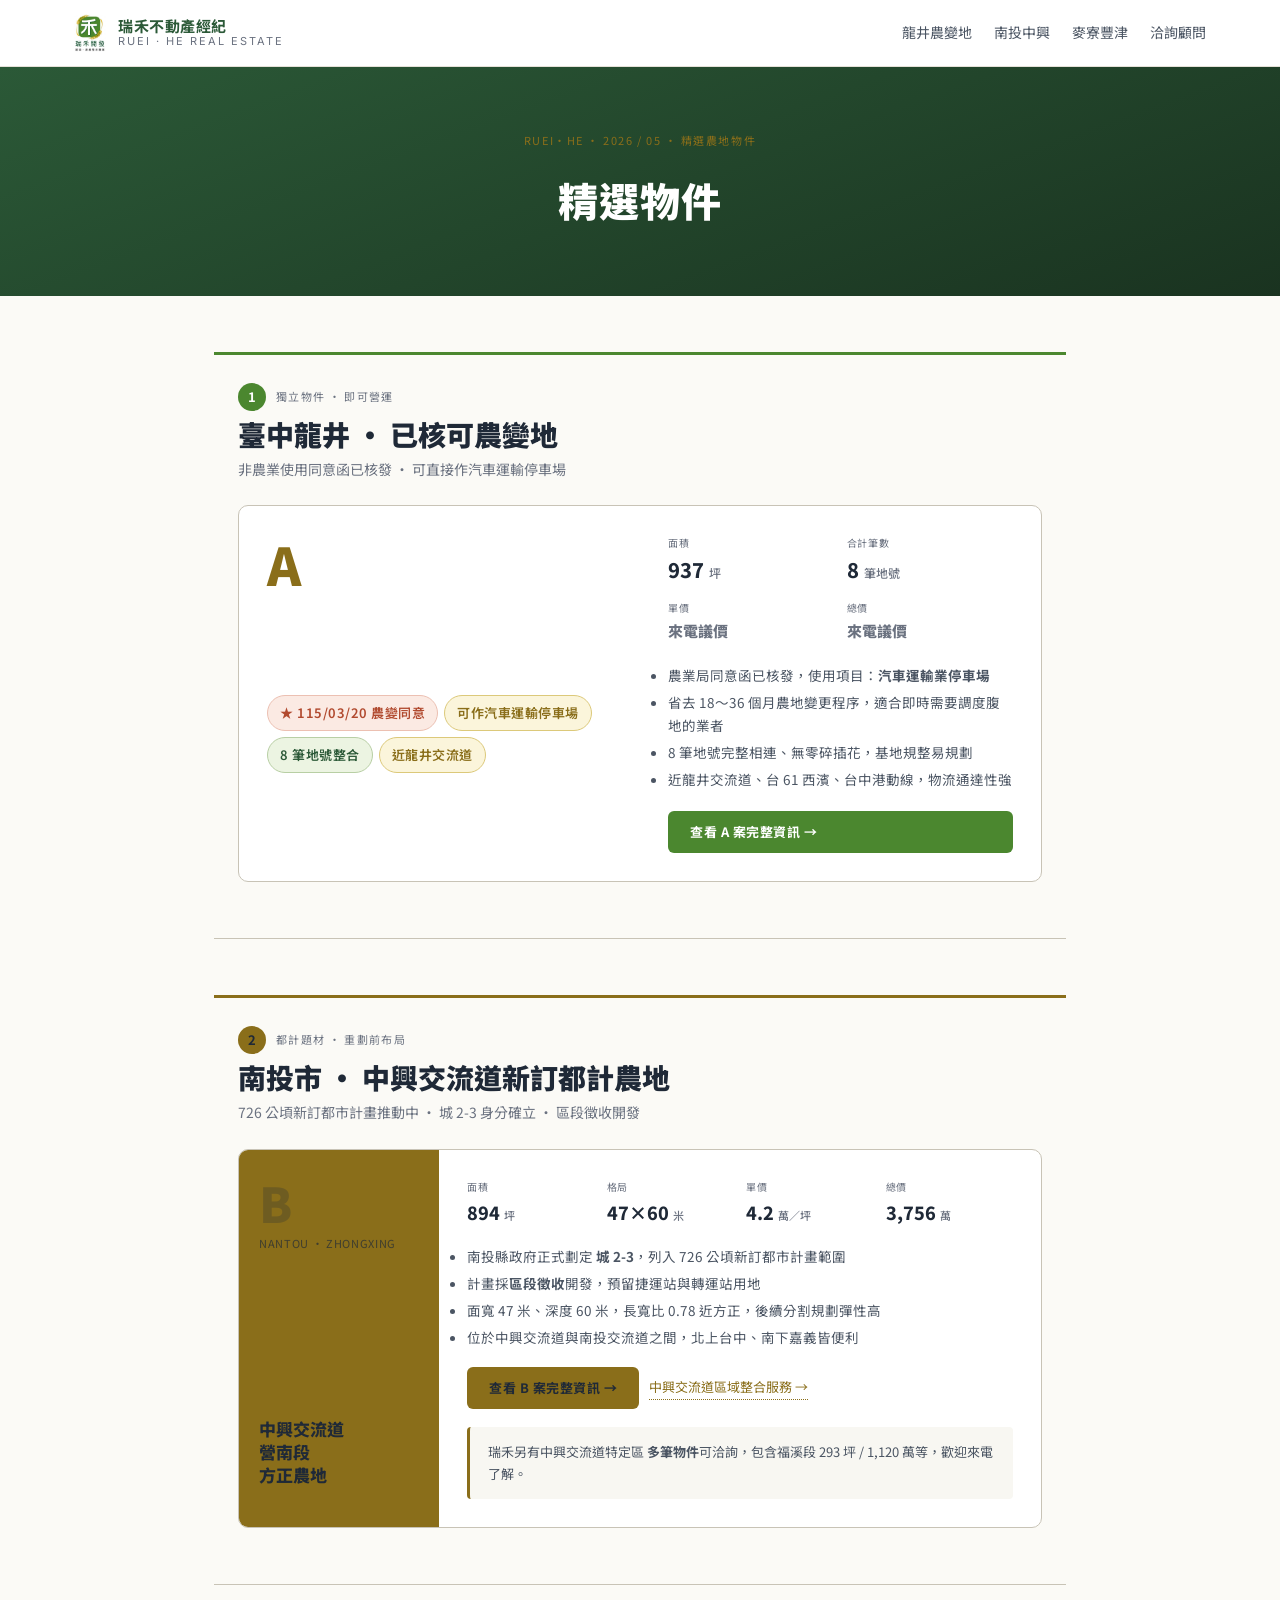
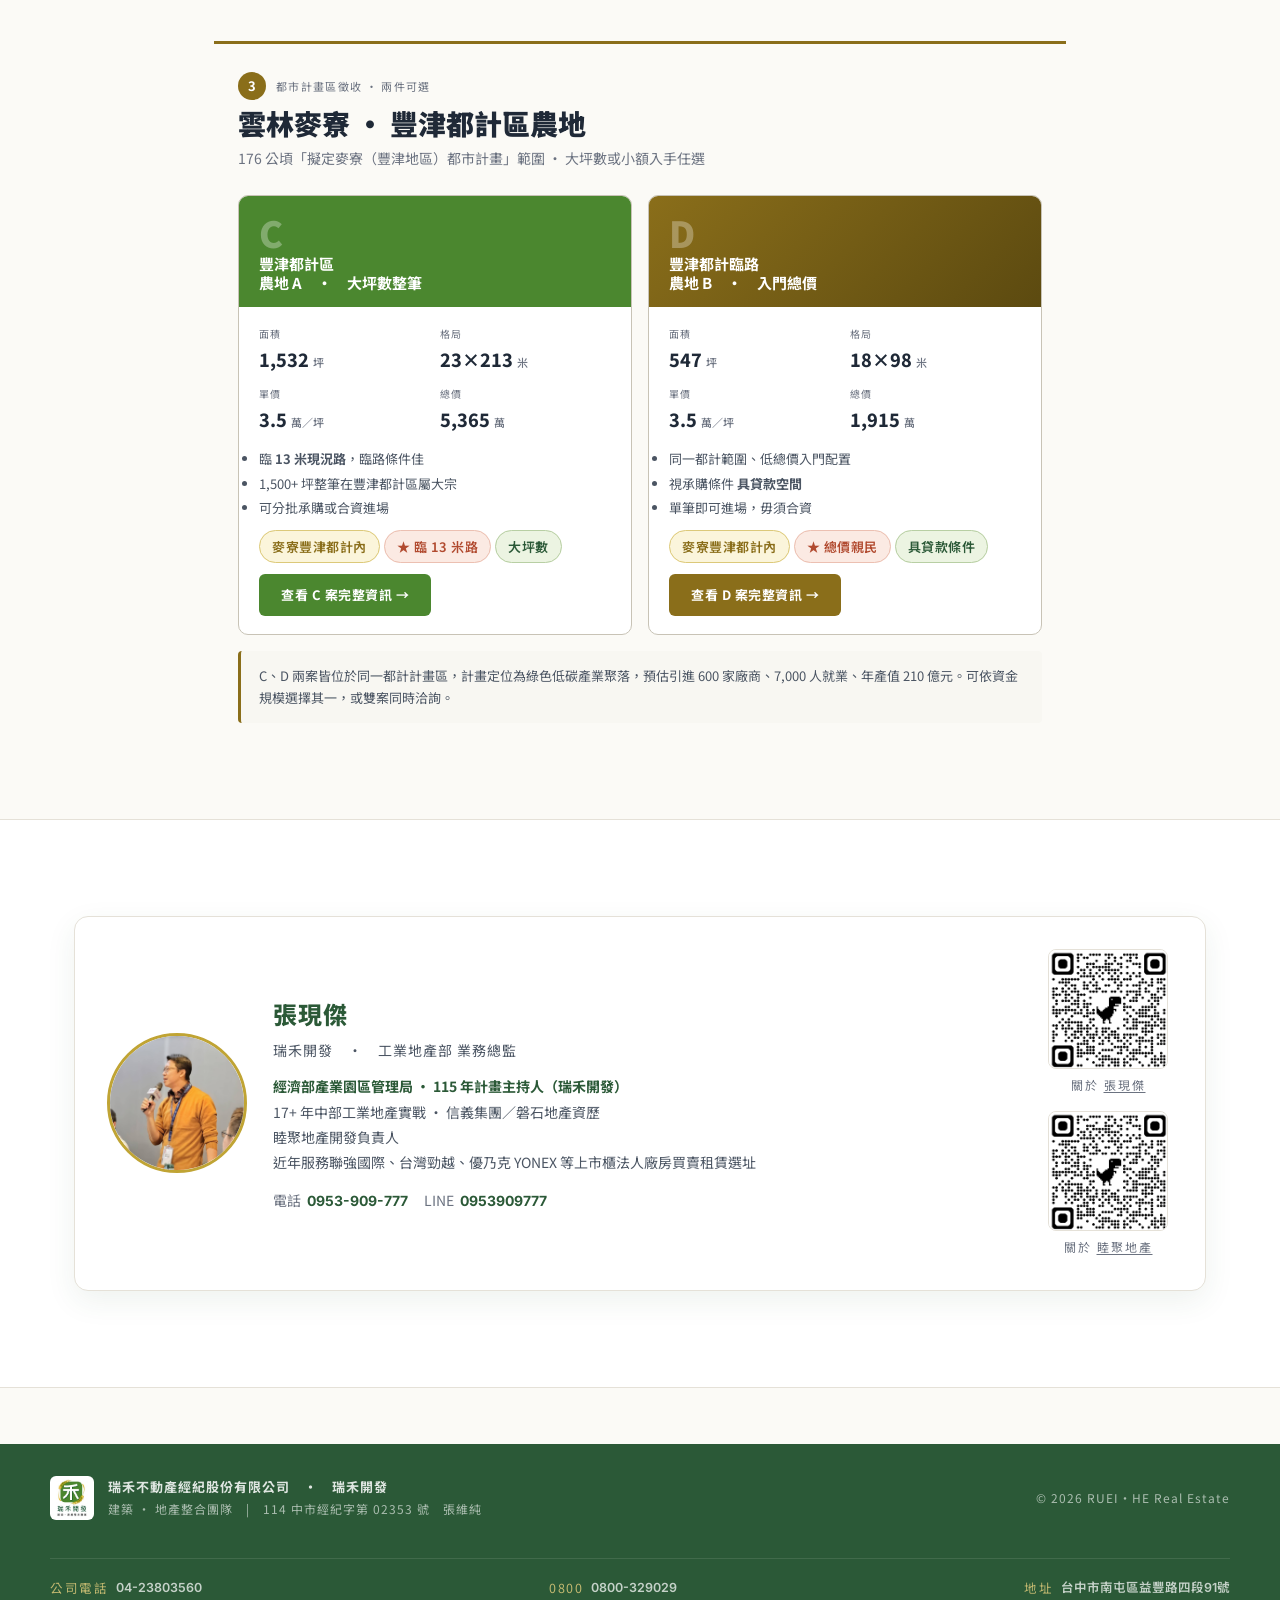
==== index.html @ 3da36e93 "replace D案 slate/gray with brand gold colors Co-Authored-By: Claude Sonnet 4.6 <noreply@anthropic.co" ====
﻿<!doctype html>
<html lang="zh-Hant">
<head>
<meta charset="utf-8">
<meta name="viewport" content="width=device-width, initial-scale=1">
<title>瑞禾不動產 · 2026/05 精選農地物件</title>
<meta name="description" content="瑞禾不動產經紀 2026 年 5 月精選農地：臺中龍井農變同意地、南投中興交流道都計農地、雲林麥寮豐津都計區徵收農地。">
<link rel="preconnect" href="https://fonts.googleapis.com">
<link rel="preconnect" href="https://fonts.gstatic.com" crossorigin>
<link href="https://fonts.googleapis.com/css2?family=Noto+Sans+TC:wght@400;500;600;700;900&family=Inter:wght@500;600;700;900&display=swap" rel="stylesheet">
<link rel="stylesheet" href="assets/style.css">
<style>
/* ── 本頁補充樣式 ── */
.page-hero {
  background: linear-gradient(160deg, #2B5937 0%, #1a3320 100%);
  color: #fff;
  padding: 64px 0 52px;
  text-align: center;
}
.page-hero .tag {
  font-size: 11px;
  letter-spacing: .14em;
  color: var(--ink-gold);
  margin-bottom: 16px;
}
.page-hero h1 {
  font-size: clamp(26px, 4vw, 40px);
  font-weight: 900;
  letter-spacing: .02em;
  margin: 0 0 10px;
}
.page-hero p {
  font-size: 15px;
  color: rgba(255,255,255,.6);
  margin: 0;
}

/* ── 分類區塊 ── */
.cat-block {
  border-top: 3px solid var(--ink-green);
  margin: 56px auto 0;
  max-width: 900px;
  padding: 0 24px 56px;
}
.cat-block.gold  { border-color: var(--ink-gold); }
.cat-block.slate { border-color: var(--ink-gold); }

.cat-label {
  display: inline-flex;
  align-items: center;
  gap: 10px;
  margin-top: 28px;
  margin-bottom: 6px;
}
.cat-no {
  width: 28px; height: 28px;
  border-radius: 50%;
  background: var(--ink-green);
  color: #fff;
  font-size: 13px;
  font-weight: 700;
  display: flex; align-items: center; justify-content: center;
}
.cat-block.gold .cat-no   { background: var(--ink-gold); color: var(--ink-dark); }
.cat-block.slate .cat-no  { background: var(--ink-gold); }

.cat-type {
  font-size: 11px;
  letter-spacing: .12em;
  color: var(--text-light);
  text-transform: uppercase;
}
.cat-title {
  font-size: clamp(20px, 3vw, 28px);
  font-weight: 900;
  color: var(--ink-dark);
  margin: 0 0 6px;
  line-height: 1.25;
}
.cat-subtitle {
  font-size: 14px;
  color: var(--text-light);
  margin: 0 0 24px;
}

/* ── 單案卡片（A案）── */
.solo-card {
  background: #fff;
  border: 1px solid var(--rule);
  border-radius: 10px;
  overflow: hidden;
  display: grid;
  grid-template-columns: 1fr 1fr;
  gap: 0;
}
@media (max-width: 640px) { .solo-card { grid-template-columns: 1fr; } }
.solo-card .sc-left {
  background: var(--ink-dark);
  color: #fff;
  padding: 32px 28px;
}
.solo-card .sc-left .corner {
  font-size: 52px;
  font-weight: 900;
  color: var(--ink-gold);
  line-height: 1;
  margin-bottom: 8px;
}
.solo-card .sc-left .loc  { font-size: 12px; color: rgba(255,255,255,.5); margin-bottom: 8px; letter-spacing:.06em; }
.solo-card .sc-left h2    { font-size: 20px; font-weight: 800; margin: 0 0 16px; line-height: 1.3; }
.solo-card .sc-left .pills { display: flex; flex-wrap: wrap; gap: 6px; }
.solo-card .sc-right {
  padding: 28px;
  display: flex;
  flex-direction: column;
  justify-content: space-between;
}
.solo-card .sc-kpis { display: grid; grid-template-columns: 1fr 1fr; gap: 12px; margin-bottom: 20px; }
.solo-card .kpi .lbl { font-size: 10px; color: var(--text-light); letter-spacing:.08em; text-transform:uppercase; margin-bottom:2px; }
.solo-card .kpi .val { font-size: 20px; font-weight: 800; color: var(--ink-dark); }
.solo-card .kpi .val small { font-size: 12px; font-weight: 500; color: var(--text-light); }
.solo-card .sc-pts { font-size: 13.5px; color: var(--text-soft); line-height: 1.7; margin-bottom: 20px; }
.solo-card .sc-pts li { margin-bottom: 4px; }

/* ── 雙案卡片（C+D）── */
.duo-grid {
  display: grid;
  grid-template-columns: 1fr 1fr;
  gap: 16px;
}
@media (max-width: 600px) { .duo-grid { grid-template-columns: 1fr; } }
.duo-card {
  background: #fff;
  border: 1px solid var(--rule);
  border-radius: 10px;
  overflow: hidden;
}
.duo-card .dc-head {
  background: var(--ink-green);
  color: #fff;
  padding: 18px 20px 14px;
}
.duo-card.alt-card .dc-head { background: linear-gradient(135deg, var(--ink-gold), #5c4a10); }
.duo-card .dc-corner { font-size: 36px; font-weight: 900; color: rgba(255,255,255,.3); line-height:1; margin-bottom: 4px; }
.duo-card .dc-name   { font-size: 15px; font-weight: 700; line-height: 1.3; }
.duo-card .dc-body   { padding: 18px 20px; }
.duo-card .dc-kpis   { display: grid; grid-template-columns: 1fr 1fr; gap: 10px; margin-bottom: 14px; }
.duo-card .kpi .lbl  { font-size: 10px; color: var(--text-light); letter-spacing:.08em; text-transform:uppercase; margin-bottom:2px; }
.duo-card .kpi .val  { font-size: 18px; font-weight: 800; color: var(--ink-dark); }
.duo-card .kpi .val small { font-size: 11px; font-weight: 500; color: var(--text-light); }
.duo-card .dc-pts    { font-size: 13px; color: var(--text-soft); line-height: 1.65; margin-bottom: 14px; }
.duo-card .dc-pts li { margin-bottom: 3px; }

/* ── B案卡片（全寬單案）── */
.b-card {
  background: #fff;
  border: 1px solid var(--rule);
  border-radius: 10px;
  overflow: hidden;
  display: grid;
  grid-template-columns: 200px 1fr;
}
@media (max-width: 640px) { .b-card { grid-template-columns: 1fr; } }
.b-card .bc-left {
  background: var(--ink-gold);
  color: var(--ink-dark);
  padding: 28px 20px;
  display: flex; flex-direction: column; justify-content: space-between;
}
.b-card .bc-left .corner { font-size: 48px; font-weight: 900; line-height: 1; opacity:.25; margin-bottom: 8px; }
.b-card .bc-left h2 { font-size: 17px; font-weight: 800; line-height: 1.35; margin: 0 0 12px; }
.b-card .bc-left .loc { font-size: 11px; letter-spacing:.06em; opacity: .7; }
.b-card .bc-right { padding: 28px; }
.b-card .bc-kpis  { display: grid; grid-template-columns: repeat(4, 1fr); gap: 12px; margin-bottom: 18px; }
@media (max-width: 680px) { .b-card .bc-kpis { grid-template-columns: 1fr 1fr; } }
.b-card .kpi .lbl { font-size: 10px; color: var(--text-light); letter-spacing:.08em; text-transform:uppercase; margin-bottom:2px; }
.b-card .kpi .val { font-size: 18px; font-weight: 800; color: var(--ink-dark); }
.b-card .kpi .val small { font-size: 11px; font-weight: 500; color: var(--text-light); }
.b-card .bc-pts { font-size: 13.5px; color: var(--text-soft); line-height: 1.7; margin-bottom: 18px; }
.b-card .bc-pts li { margin-bottom: 4px; }

/* ── 通用 ── */
.go-link {
  display: inline-block;
  padding: 10px 22px;
  border-radius: 6px;
  background: var(--ink-green);
  color: #fff;
  font-size: 13px;
  font-weight: 700;
  text-decoration: none;
  letter-spacing: .04em;
}
.go-link:hover { opacity: .85; }
.go-link.gold-link { background: var(--ink-gold); color: var(--ink-dark); }
.go-link.slate-link { background: var(--ink-gold); color: #fff; }

.area-note {
  margin-top: 18px;
  padding: 14px 18px;
  background: #f8f7f2;
  border-left: 3px solid var(--ink-gold);
  border-radius: 4px;
  font-size: 13px;
  color: var(--text-soft);
}
.area-note a { color: var(--ink-gold); }

.divider { border: none; border-top: 1px solid var(--rule); margin: 0; }
</style>
</head>
<body>

<!-- Top Bar -->
<header class="topbar">
  <div class="topbar-inner">
    <a href="index.html" class="brand-mark">
      <img src="assets/ruihe-logo.png" alt="瑞禾不動產">
      <div class="b-text">
        <span class="b-zh">瑞禾不動產經紀</span>
        <span class="b-en">RUEI · HE  REAL  ESTATE</span>
      </div>
    </a>
    <nav class="top-nav">
      <a href="#cat-a" class="hide-mobile">龍井農變地</a>
      <a href="#cat-b" class="hide-mobile">南投中興</a>
      <a href="#cat-c" class="hide-mobile">麥寮豐津</a>
      <a href="#agent">洽詢顧問</a>
    </nav>
  </div>
</header>

<!-- Page Hero -->
<section class="page-hero">
  <div class="tag">RUEI·HE  ·  2026 / 05  ·  精選農地物件</div>
  <h1>精選物件</h1>
</section>

<div style="max-width:900px;margin:0 auto;padding:0 24px;">

<!-- ══════════════════════════════
     類型一：A案 獨立物件
     ══════════════════════════════ -->
<div class="cat-block" id="cat-a">
  <div class="cat-label">
    <div class="cat-no">1</div>
    <span class="cat-type">獨立物件 · 即可營運</span>
  </div>
  <div class="cat-title">臺中龍井 · 已核可農變地</div>
  <div class="cat-subtitle">非農業使用同意函已核發 · 可直接作汽車運輸停車場</div>

  <div class="solo-card">
    <div class="sc-left">
      <div class="corner">A</div>
      <div class="loc">TAICHUNG · LONGJING</div>
      <h2>正台灣大道<br>潛力農地</h2>
      <div class="pills">
        <span class="pill hot">★ 115/03/20 農變同意</span>
        <span class="pill gold">可作汽車運輸停車場</span>
        <span class="pill green">8 筆地號整合</span>
        <span class="pill gold">近龍井交流道</span>
      </div>
    </div>
    <div class="sc-right">
      <div>
        <div class="sc-kpis">
          <div class="kpi">
            <div class="lbl">面積</div>
            <div class="val">937 <small>坪</small></div>
          </div>
          <div class="kpi">
            <div class="lbl">合計筆數</div>
            <div class="val">8 <small>筆地號</small></div>
          </div>
          <div class="kpi">
            <div class="lbl">單價</div>
            <div class="val" style="font-size:15px;color:var(--text-light);">來電議價</div>
          </div>
          <div class="kpi">
            <div class="lbl">總價</div>
            <div class="val" style="font-size:15px;color:var(--text-light);">來電議價</div>
          </div>
        </div>
        <ul class="sc-pts">
          <li>農業局同意函已核發，使用項目：<strong>汽車運輸業停車場</strong></li>
          <li>省去 18～36 個月農地變更程序，適合即時需要調度腹地的業者</li>
          <li>8 筆地號完整相連、無零碎插花，基地規整易規劃</li>
          <li>近龍井交流道、台 61 西濱、台中港動線，物流通達性強</li>
        </ul>
      </div>
      <a class="go-link" href="a-longjing.html">查看 A 案完整資訊 →</a>
    </div>
  </div>
</div>

<hr class="divider">

<!-- ══════════════════════════════
     類型二：B案 南投中興交流道
     ══════════════════════════════ -->
<div class="cat-block gold" id="cat-b">
  <div class="cat-label">
    <div class="cat-no">2</div>
    <span class="cat-type">都計題材 · 重劃前布局</span>
  </div>
  <div class="cat-title">南投市 · 中興交流道新訂都計農地</div>
  <div class="cat-subtitle">726 公頃新訂都市計畫推動中 · 城 2-3 身分確立 · 區段徵收開發</div>

  <div class="b-card">
    <div class="bc-left">
      <div>
        <div class="corner">B</div>
        <div class="loc">NANTOU · ZHONGXING</div>
      </div>
      <h2>中興交流道<br>營南段<br>方正農地</h2>
    </div>
    <div class="bc-right">
      <div class="bc-kpis">
        <div class="kpi">
          <div class="lbl">面積</div>
          <div class="val">894 <small>坪</small></div>
        </div>
        <div class="kpi">
          <div class="lbl">格局</div>
          <div class="val">47×60 <small>米</small></div>
        </div>
        <div class="kpi">
          <div class="lbl">單價</div>
          <div class="val">4.2 <small>萬／坪</small></div>
        </div>
        <div class="kpi">
          <div class="lbl">總價</div>
          <div class="val">3,756 <small>萬</small></div>
        </div>
      </div>
      <ul class="bc-pts">
        <li>南投縣政府正式劃定 <strong>城 2-3</strong>，列入 726 公頃新訂都市計畫範圍</li>
        <li>計畫採<strong>區段徵收</strong>開發，預留捷運站與轉運站用地</li>
        <li>面寬 47 米、深度 60 米，長寬比 0.78 近方正，後續分割規劃彈性高</li>
        <li>位於中興交流道與南投交流道之間，北上台中、南下嘉義皆便利</li>
      </ul>
      <div style="display:flex;gap:10px;flex-wrap:wrap;align-items:center;">
        <a class="go-link gold-link" href="b-yingnan.html">查看 B 案完整資訊 →</a>
        <a href="zhongxing-area.html" style="font-size:13px;color:var(--ink-gold);border-bottom:1px dotted var(--ink-gold);">中興交流道區域整合服務 →</a>
      </div>
      <div class="area-note">
        瑞禾另有中興交流道特定區 <strong>多筆物件</strong>可洽詢，包含福溪段 293 坪 / 1,120 萬等，歡迎來電了解。
      </div>
    </div>
  </div>
</div>

<hr class="divider">

<!-- ══════════════════════════════
     類型三：C+D案 雲林麥寮豐津
     ══════════════════════════════ -->
<div class="cat-block slate" id="cat-c">
  <div class="cat-label">
    <div class="cat-no">3</div>
    <span class="cat-type">都市計畫區徵收 · 兩件可選</span>
  </div>
  <div class="cat-title">雲林麥寮 · 豐津都計區農地</div>
  <div class="cat-subtitle">176 公頃「擬定麥寮（豐津地區）都市計畫」範圍 · 大坪數或小額入手任選</div>

  <div class="duo-grid">

    <!-- C案 -->
    <div class="duo-card">
      <div class="dc-head">
        <div class="dc-corner">C</div>
        <div class="dc-name">豐津都計區<br>農地 A　·　大坪數整筆</div>
      </div>
      <div class="dc-body">
        <div class="dc-kpis">
          <div class="kpi">
            <div class="lbl">面積</div>
            <div class="val">1,532 <small>坪</small></div>
          </div>
          <div class="kpi">
            <div class="lbl">格局</div>
            <div class="val">23×213 <small>米</small></div>
          </div>
          <div class="kpi">
            <div class="lbl">單價</div>
            <div class="val">3.5 <small>萬／坪</small></div>
          </div>
          <div class="kpi">
            <div class="lbl">總價</div>
            <div class="val">5,365 <small>萬</small></div>
          </div>
        </div>
        <ul class="dc-pts">
          <li>臨 <strong>13 米現況路</strong>，臨路條件佳</li>
          <li>1,500+ 坪整筆在豐津都計區屬大宗</li>
          <li>可分批承購或合資進場</li>
        </ul>
        <div class="pills" style="margin-bottom:14px;">
          <span class="pill gold">麥寮豐津都計內</span>
          <span class="pill hot">★ 臨 13 米路</span>
          <span class="pill green">大坪數</span>
        </div>
        <a class="go-link" href="c-fengjin-a.html">查看 C 案完整資訊 →</a>
      </div>
    </div>

    <!-- D案 -->
    <div class="duo-card alt-card">
      <div class="dc-head">
        <div class="dc-corner">D</div>
        <div class="dc-name">豐津都計臨路<br>農地 B　·　入門總價</div>
      </div>
      <div class="dc-body">
        <div class="dc-kpis">
          <div class="kpi">
            <div class="lbl">面積</div>
            <div class="val">547 <small>坪</small></div>
          </div>
          <div class="kpi">
            <div class="lbl">格局</div>
            <div class="val">18×98 <small>米</small></div>
          </div>
          <div class="kpi">
            <div class="lbl">單價</div>
            <div class="val">3.5 <small>萬／坪</small></div>
          </div>
          <div class="kpi">
            <div class="lbl">總價</div>
            <div class="val">1,915 <small>萬</small></div>
          </div>
        </div>
        <ul class="dc-pts">
          <li>同一都計範圍、低總價入門配置</li>
          <li>視承購條件 <strong>具貸款空間</strong></li>
          <li>單筆即可進場，毋須合資</li>
        </ul>
        <div class="pills" style="margin-bottom:14px;">
          <span class="pill gold">麥寮豐津都計內</span>
          <span class="pill hot">★ 總價親民</span>
          <span class="pill green">具貸款條件</span>
        </div>
        <a class="go-link slate-link" href="d-fengjin-b.html">查看 D 案完整資訊 →</a>
      </div>
    </div>

  </div>

  <div class="area-note" style="margin-top:16px;">
    C、D 兩案皆位於同一都計計畫區，計畫定位為綠色低碳產業聚落，預估引進 600 家廠商、7,000 人就業、年產值 210 億元。可依資金規模選擇其一，或雙案同時洽詢。
  </div>
</div>

</div><!-- /max-width wrapper -->

<!-- Agent -->
<section id="agent" class="section alt" style="margin-top:40px;">
  <div class="inner">
    <div class="agent-card">
      <div class="photo">
        <img src="assets/profile.jpg" alt="張現傑">
      </div>
      <div class="info">
        <div class="nm">張現傑</div>
        <div class="ti">瑞禾開發　·　工業地產部 業務總監</div>
        <div class="bio">
          <strong>經濟部產業園區管理局 · 115 年計畫主持人（瑞禾開發）</strong><br>
          17+ 年中部工業地產實戰 · 信義集團／磐石地產資歷<br>
          睦聚地產開發負責人<br>
          近年服務聯強國際、台灣勁越、優乃克 YONEX 等上市櫃法人廠房買賣租賃選址
        </div>
        <div class="contacts">
          <div class="c"><span class="k">電話</span><span class="v">0953-909-777</span></div>
          <div class="c"><span class="k">LINE</span><span class="v">0953909777</span></div>
        </div>
      </div>
      <div class="qr-group">
        <div class="qr">
          <img src="assets/about-qr.png" alt="關於現傑">
          <div class="qr-lbl">關於 <a href="https://mac2good909777-commits.github.io/about-mac/" target="_blank" style="color:inherit;text-decoration:underline;text-underline-offset:2px;">張現傑</a></div>
        </div>
        <div class="qr">
          <img src="assets/line-qr.png" alt="LINE QR Code">
          <div class="qr-lbl">關於 <a href="https://mac2good909777-commits.github.io/contact/" target="_blank" style="color:inherit;text-decoration:underline;text-underline-offset:2px;">睦聚地產</a></div>
        </div>
      </div>
    </div>
  </div>
</section>

<!-- Footer -->
<footer class="site-footer">
  <div class="inner">
    <div class="brand">
      <img src="assets/ruihe-logo.png" alt="瑞禾不動產">
      <div>
        <div style="font-weight:700;letter-spacing:1px;">瑞禾不動產經紀股份有限公司　·　瑞禾開發</div>
        <div class="legal">建築 · 地產整合團隊　|　114 中市經紀字第 02353 號　張維純</div>
      </div>
    </div>
    <div class="legal">© 2026 RUEI·HE Real Estate</div>
    <div class="co-block">
      <div class="co-item"><span class="k">公司電話</span><span class="v">04-23803560</span></div>
      <div class="co-item"><span class="k">0800</span><span class="v">0800-329029</span></div>
      <div class="co-item"><span class="k">地址</span><span class="v">台中市南屯區益豐路四段91號</span></div>
    </div>
  </div>
</footer>

</body>
</html>
---- assets/style.css ----
/* 瑞禾 2026/05 四案聯合提案 · 一頁式行銷網站樣式
 * Brand: 瑞禾 / 墨綠×暖金×米白
 */

:root {
  --ink-forest: #2B5937;
  --ink-green: #4B872F;
  --ink-gold: #8A6E1A;
  --gold-line: #C0A434;
  --emphasis: #B14A2F;

  --paper: #FFFFFF;
  --paper-soft: #FBFAF6;
  --paper-deep: #F3EFE3;
  --rule: #C8C3B6;
  --rule-soft: #E5E1D8;
  --rule-green: #B8CFA4;
  --rule-gold: #DCC97A;

  --text: #1F2937;
  --text-soft: #4B5563;
  --text-light: #6B7280;

  --shadow-card: 0 10px 30px rgba(43, 89, 55, 0.08);
  --shadow-card-hover: 0 16px 44px rgba(43, 89, 55, 0.15);

  --font-tc: "Noto Sans TC", "PingFang TC", "Microsoft JhengHei", sans-serif;
  --font-num: "Inter", "Noto Sans TC", sans-serif;

  --max-w: 1180px;
}

* { box-sizing: border-box; margin: 0; padding: 0; }

html { scroll-behavior: smooth; }

body {
  font-family: var(--font-tc);
  color: var(--text);
  background: var(--paper-soft);
  font-size: 16px;
  line-height: 1.7;
  -webkit-font-smoothing: antialiased;
}

a { color: inherit; text-decoration: none; }

img { max-width: 100%; display: block; }

.num { font-family: var(--font-num); font-feature-settings: "tnum"; }

/* ========== Top Bar ========== */
.topbar {
  position: sticky;
  top: 0;
  z-index: 50;
  background: rgba(255, 255, 255, 0.92);
  backdrop-filter: blur(8px);
  -webkit-backdrop-filter: blur(8px);
  border-bottom: 1px solid var(--rule-soft);
}
.topbar-inner {
  max-width: var(--max-w);
  margin: 0 auto;
  padding: 14px 24px;
  display: flex;
  align-items: center;
  justify-content: space-between;
  gap: 16px;
}
.brand-mark {
  display: flex;
  align-items: center;
  gap: 12px;
}
.brand-mark img { height: 38px; width: auto; }
.brand-mark .b-text {
  display: flex;
  flex-direction: column;
  line-height: 1.2;
}
.brand-mark .b-zh { font-weight: 700; font-size: 15px; color: var(--ink-forest); letter-spacing: 0.5px; }
.brand-mark .b-en { font-size: 11px; color: var(--text-light); letter-spacing: 2px; font-family: var(--font-num); }
.top-nav {
  display: flex;
  align-items: center;
  gap: 22px;
  font-size: 14px;
  color: var(--text-soft);
}
.top-nav a { padding: 6px 0; transition: color 0.2s; }
.top-nav a:hover { color: var(--ink-forest); }
.top-nav .back {
  border: 1px solid var(--gold-line);
  padding: 7px 14px;
  border-radius: 999px;
  color: var(--ink-gold);
  font-weight: 600;
  font-size: 13px;
}
.top-nav .back:hover { background: var(--gold-line); color: white; }

@media (max-width: 720px) {
  .top-nav { gap: 12px; font-size: 13px; }
  .top-nav .hide-mobile { display: none; }
}

/* ========== Page Hero (sub pages) ========== */
.hero {
  max-width: var(--max-w);
  margin: 0 auto;
  padding: 56px 24px 32px;
}
.crumb {
  font-size: 13px;
  color: var(--text-light);
  letter-spacing: 1px;
  margin-bottom: 18px;
}
.crumb a { color: var(--ink-gold); }
.crumb .sep { margin: 0 8px; color: var(--rule); }

.hero-tag {
  display: inline-block;
  padding: 5px 12px;
  background: var(--paper-deep);
  border: 1px solid var(--rule-gold);
  color: var(--ink-gold);
  font-size: 12.5px;
  font-weight: 600;
  letter-spacing: 2px;
  border-radius: 999px;
  margin-bottom: 16px;
}

.hero h1 {
  font-size: 38px;
  font-weight: 900;
  color: var(--ink-forest);
  line-height: 1.25;
  letter-spacing: 1px;
  margin-bottom: 12px;
}
.hero h1 .sub {
  display: block;
  font-size: 18px;
  font-weight: 500;
  color: var(--text-soft);
  letter-spacing: 2px;
  margin-top: 8px;
}
.hero-lede {
  font-size: 17px;
  color: var(--text-soft);
  max-width: 740px;
  margin-top: 14px;
}

.pill-row {
  margin-top: 22px;
  display: flex;
  flex-wrap: wrap;
  gap: 8px;
}
.pill {
  font-size: 13px;
  padding: 6px 12px;
  border-radius: 999px;
  font-weight: 600;
  letter-spacing: 0.5px;
}
.pill.gold { background: #FBF5DB; color: var(--ink-gold); border: 1px solid var(--rule-gold); }
.pill.green { background: #ECF4E2; color: var(--ink-forest); border: 1px solid var(--rule-green); }
.pill.hot { background: #FBEAE3; color: var(--emphasis); border: 1px solid #ECC0B2; }

/* ========== KPI Strip ========== */
.kpi-strip {
  max-width: var(--max-w);
  margin: 0 auto;
  padding: 0 24px 24px;
  display: grid;
  grid-template-columns: repeat(4, 1fr);
  gap: 12px;
}
.kpi-card {
  background: var(--paper);
  border: 1px solid var(--rule-soft);
  border-radius: 10px;
  padding: 22px 18px;
  box-shadow: var(--shadow-card);
}
.kpi-card .lbl {
  font-size: 13px;
  color: var(--text-light);
  letter-spacing: 2px;
  margin-bottom: 10px;
}
.kpi-card .v {
  font-family: var(--font-num);
  font-weight: 800;
  font-size: 32px;
  color: var(--ink-forest);
  line-height: 1;
}
.kpi-card .v .u {
  font-size: 14px;
  color: var(--text-soft);
  margin-left: 4px;
  font-weight: 500;
}
.kpi-card.price .v { color: var(--emphasis); }
.kpi-card.muted .v { font-size: 19px; color: var(--text-soft); }

@media (max-width: 720px) {
  .kpi-strip { grid-template-columns: repeat(2, 1fr); }
  .kpi-card .v { font-size: 26px; }
  .hero h1 { font-size: 28px; }
}

/* ========== Section ========== */
.section {
  max-width: var(--max-w);
  margin: 0 auto;
  padding: 48px 24px;
}
.section.alt {
  background: var(--paper);
  max-width: 100%;
  border-top: 1px solid var(--rule-soft);
  border-bottom: 1px solid var(--rule-soft);
}
.section.alt > .inner {
  max-width: var(--max-w);
  margin: 0 auto;
  padding: 48px 24px;
}
.sec-head {
  display: flex;
  align-items: center;
  gap: 14px;
  margin-bottom: 28px;
}
.sec-head .num-tag {
  font-family: var(--font-num);
  font-weight: 800;
  color: var(--gold-line);
  font-size: 14px;
  letter-spacing: 1px;
}
.sec-head .bar {
  width: 30px;
  height: 2px;
  background: var(--gold-line);
}
.sec-head h2 {
  font-size: 22px;
  font-weight: 700;
  color: var(--ink-forest);
  letter-spacing: 1.5px;
}
.sec-head .en {
  font-family: var(--font-num);
  font-size: 12px;
  color: var(--text-light);
  letter-spacing: 3px;
  font-weight: 600;
}

/* ========== Feature Cards ========== */
.feature-grid {
  display: grid;
  grid-template-columns: repeat(3, 1fr);
  gap: 16px;
}
.feat {
  background: var(--paper);
  border: 1px solid var(--rule-soft);
  border-radius: 10px;
  padding: 22px 20px;
  box-shadow: var(--shadow-card);
  transition: transform 0.2s, box-shadow 0.2s;
}
.feat:hover { transform: translateY(-2px); box-shadow: var(--shadow-card-hover); }
.feat .ic {
  width: 38px;
  height: 38px;
  background: var(--paper-deep);
  border-radius: 8px;
  display: flex;
  align-items: center;
  justify-content: center;
  font-size: 18px;
  color: var(--ink-gold);
  margin-bottom: 14px;
}
.feat h3 {
  font-size: 16px;
  font-weight: 700;
  color: var(--ink-forest);
  margin-bottom: 8px;
}
.feat p {
  font-size: 14.5px;
  color: var(--text-soft);
  line-height: 1.75;
}
@media (max-width: 900px) { .feature-grid { grid-template-columns: 1fr 1fr; } }
@media (max-width: 600px) { .feature-grid { grid-template-columns: 1fr; } }

/* ========== Context Block ========== */
.ctx-block {
  background: var(--paper);
  border-left: 4px solid var(--gold-line);
  padding: 22px 26px;
  border-radius: 4px;
  box-shadow: var(--shadow-card);
  margin-bottom: 18px;
}
.ctx-block h3 {
  font-size: 17px;
  color: var(--ink-forest);
  margin-bottom: 10px;
  font-weight: 700;
}
.ctx-block p {
  font-size: 15px;
  color: var(--text-soft);
  line-height: 1.85;
}
.ctx-block .source {
  margin-top: 10px;
  font-size: 12.5px;
  color: var(--text-light);
}
.ctx-block .source a { color: var(--ink-gold); border-bottom: 1px dotted var(--rule-gold); }

/* ========== Case Grid (Hub) ========== */
.case-grid {
  display: grid;
  grid-template-columns: repeat(2, 1fr);
  gap: 24px;
}
.case-card {
  background: var(--paper);
  border: 1px solid var(--rule-soft);
  border-radius: 14px;
  overflow: hidden;
  display: flex;
  flex-direction: column;
  transition: transform 0.25s, box-shadow 0.25s;
  box-shadow: var(--shadow-card);
}
.case-card:hover {
  transform: translateY(-4px);
  box-shadow: var(--shadow-card-hover);
}
.case-card .cc-head {
  position: relative;
  height: 180px;
  background: linear-gradient(135deg, var(--ink-forest), var(--ink-green));
  color: white;
  padding: 20px;
  display: flex;
  flex-direction: column;
  justify-content: space-between;
  overflow: hidden;
}
.case-card .cc-head::before {
  content: "";
  position: absolute;
  inset: 0;
  background-image:
    linear-gradient(135deg, rgba(255,255,255,0.05) 0%, transparent 50%, rgba(0,0,0,0.18) 100%);
}
.case-card.case-A .cc-head { background: linear-gradient(135deg, #5a7c4f, #2B5937); }
.case-card.case-B .cc-head { background: linear-gradient(135deg, #c19a3d, #8A6E1A); }
.case-card.case-C .cc-head { background: linear-gradient(135deg, #4f7e6b, #1f5b4b); }
.case-card.case-D .cc-head { background: linear-gradient(135deg, #C0A434, #8A6E1A); }
.case-card .cc-corner {
  position: absolute;
  top: 16px;
  right: 16px;
  width: 36px;
  height: 36px;
  border-radius: 50%;
  background: rgba(255, 255, 255, 0.95);
  color: var(--ink-forest);
  font-family: var(--font-num);
  font-weight: 900;
  font-size: 18px;
  display: flex;
  align-items: center;
  justify-content: center;
}
.case-card .cc-loc {
  font-size: 13px;
  letter-spacing: 3px;
  font-weight: 500;
  opacity: 0.92;
  position: relative;
  z-index: 1;
}
.case-card .cc-title {
  font-size: 22px;
  font-weight: 800;
  letter-spacing: 1px;
  line-height: 1.35;
  position: relative;
  z-index: 1;
}
.case-card .cc-body {
  padding: 22px 22px 26px;
  flex: 1;
  display: flex;
  flex-direction: column;
}
.case-card .cc-meta {
  display: grid;
  grid-template-columns: 1fr 1fr;
  gap: 12px;
  margin-bottom: 18px;
}
.case-card .cc-meta .m {
  border-left: 2px solid var(--rule-gold);
  padding-left: 12px;
}
.case-card .cc-meta .m .k {
  font-size: 11.5px;
  color: var(--text-light);
  letter-spacing: 1.5px;
}
.case-card .cc-meta .m .v {
  font-family: var(--font-num);
  font-weight: 700;
  font-size: 17px;
  color: var(--ink-forest);
  margin-top: 2px;
}
.case-card .cc-meta .m.price .v { color: var(--emphasis); }
.case-card .cc-tags {
  display: flex;
  flex-wrap: wrap;
  gap: 6px;
  margin-bottom: 18px;
}
.case-card .cc-cta {
  margin-top: auto;
  background: var(--ink-forest);
  color: white;
  text-align: center;
  padding: 12px;
  border-radius: 8px;
  font-weight: 600;
  font-size: 14.5px;
  letter-spacing: 2px;
  transition: background 0.2s;
}
.case-card .cc-cta:hover { background: var(--ink-green); }
.case-card .cc-cta::after { content: " →"; }

@media (max-width: 720px) {
  .case-grid { grid-template-columns: 1fr; }
}

/* ========== Why-now / Strategy bullets ========== */
.bullet-list {
  display: grid;
  gap: 14px;
}
.bullet-list .row {
  display: flex;
  gap: 14px;
  background: var(--paper);
  padding: 18px 20px;
  border-radius: 10px;
  border: 1px solid var(--rule-soft);
}
.bullet-list .row .ic {
  flex-shrink: 0;
  width: 28px;
  height: 28px;
  border-radius: 50%;
  background: var(--ink-forest);
  color: white;
  display: flex;
  align-items: center;
  justify-content: center;
  font-family: var(--font-num);
  font-weight: 700;
  font-size: 13px;
}
.bullet-list .row .txt h4 {
  font-size: 16px;
  color: var(--ink-forest);
  margin-bottom: 4px;
}
.bullet-list .row .txt p {
  font-size: 14.5px;
  color: var(--text-soft);
  line-height: 1.75;
}

/* ========== Overview rows (條列概況) ========== */
.overview {
  background: var(--paper);
  border: 1px solid var(--rule-soft);
  border-radius: 12px;
  overflow: hidden;
  box-shadow: var(--shadow-card);
}
.overview .row {
  display: grid;
  grid-template-columns: 160px 1fr;
  padding: 14px 22px;
  gap: 16px;
  border-bottom: 1px solid var(--rule-soft);
  font-size: 15px;
}
.overview .row:last-child { border-bottom: none; }
.overview .row .k {
  color: var(--text-light);
  letter-spacing: 1.5px;
  font-weight: 500;
}
.overview .row .v {
  color: var(--text);
  font-weight: 500;
}
@media (max-width: 600px) {
  .overview .row { grid-template-columns: 1fr; gap: 4px; padding: 12px 16px; }
}

/* ========== CTA Banner ========== */
.cta-banner {
  background: linear-gradient(135deg, var(--ink-forest), var(--ink-green));
  color: white;
  border-radius: 14px;
  padding: 36px 32px;
  display: grid;
  grid-template-columns: 1.4fr 1fr;
  gap: 30px;
  align-items: center;
  box-shadow: var(--shadow-card);
}
.cta-banner h3 {
  font-size: 24px;
  margin-bottom: 8px;
  letter-spacing: 1px;
}
.cta-banner p {
  opacity: 0.92;
  font-size: 15px;
  line-height: 1.8;
}
.cta-banner .btns {
  display: flex;
  flex-direction: column;
  gap: 12px;
}
.cta-banner .btn {
  background: white;
  color: var(--ink-forest);
  padding: 14px 22px;
  border-radius: 10px;
  font-weight: 700;
  letter-spacing: 1px;
  display: flex;
  align-items: center;
  justify-content: center;
  gap: 8px;
  font-size: 15px;
  transition: transform 0.2s;
}
.cta-banner .btn:hover { transform: translateY(-2px); }
.cta-banner .btn.line {
  background: #06C755;
  color: white;
}
@media (max-width: 720px) {
  .cta-banner { grid-template-columns: 1fr; padding: 28px 22px; }
}

/* ========== Agent Card ========== */
.agent-card {
  background: var(--paper);
  border: 1px solid var(--rule-soft);
  border-radius: 14px;
  padding: 32px;
  display: grid;
  grid-template-columns: 140px 1fr 130px;
  gap: 26px;
  align-items: center;
  box-shadow: var(--shadow-card);
}
.agent-card .photo img {
  width: 140px;
  height: 140px;
  border-radius: 50%;
  object-fit: cover;
  border: 3px solid var(--gold-line);
}
.agent-card .info .nm {
  font-size: 24px;
  font-weight: 800;
  color: var(--ink-forest);
  letter-spacing: 1px;
}
.agent-card .info .ti {
  color: var(--text-soft);
  font-size: 14px;
  margin-top: 4px;
  letter-spacing: 1px;
}
.agent-card .info .bio {
  margin-top: 12px;
  font-size: 14px;
  color: var(--text-soft);
  line-height: 1.8;
}
.agent-card .info .bio strong {
  color: var(--ink-forest);
}
.agent-card .info .contacts {
  margin-top: 14px;
  display: flex;
  flex-wrap: wrap;
  gap: 16px;
  font-size: 14px;
}
.agent-card .info .contacts .c {
  display: flex;
  gap: 6px;
  align-items: center;
}
.agent-card .info .contacts .c .k { color: var(--text-light); }
.agent-card .info .contacts .c .v { font-weight: 700; color: var(--ink-forest); font-family: var(--font-num); }
.agent-card .qr-group {
  display: flex;
  flex-direction: column;
  gap: 16px;
  align-items: center;
}
.agent-card .qr {
  text-align: center;
}
.agent-card .qr img {
  width: 120px;
  height: 120px;
  border: 1px solid var(--rule-soft);
  border-radius: 8px;
}
.agent-card .qr .qr-lbl {
  font-size: 12px;
  color: var(--text-light);
  margin-top: 6px;
  letter-spacing: 2px;
}
@media (max-width: 720px) {
  .agent-card {
    grid-template-columns: 1fr;
    text-align: center;
    padding: 26px 20px;
  }
  .agent-card .photo img { margin: 0 auto; width: 110px; height: 110px; }
  .agent-card .info .contacts { justify-content: center; }
  .agent-card .qr-group { flex-direction: row; justify-content: center; flex-wrap: wrap; }
}

/* ========== Footer ========== */
.site-footer {
  background: var(--ink-forest);
  color: rgba(255, 255, 255, 0.85);
  padding: 32px 24px;
  margin-top: 56px;
}
.site-footer .inner {
  max-width: var(--max-w);
  margin: 0 auto;
  display: flex;
  flex-wrap: wrap;
  justify-content: space-between;
  align-items: center;
  gap: 20px;
  font-size: 13px;
}
.site-footer .brand {
  display: flex;
  align-items: center;
  gap: 14px;
}
.site-footer .brand img {
  height: 44px;
  width: auto;
  background: #fff;
  border-radius: 6px;
  padding: 3px 6px;
}
.site-footer .legal {
  font-size: 12px;
  opacity: 0.7;
  letter-spacing: 1px;
}

/* ========== Hub Hero ========== */
.hub-hero {
  position: relative;
  background: linear-gradient(135deg, var(--ink-forest), #173d23);
  color: white;
  padding: 80px 24px 100px;
  overflow: hidden;
}
.hub-hero::before {
  content: "";
  position: absolute;
  inset: 0;
  background:
    radial-gradient(circle at 75% 30%, rgba(192,164,52,0.18) 0%, transparent 50%),
    radial-gradient(circle at 15% 80%, rgba(75,135,47,0.25) 0%, transparent 55%);
}
.hub-hero .inner {
  max-width: var(--max-w);
  margin: 0 auto;
  position: relative;
}
.hub-hero .tag {
  font-size: 12.5px;
  color: var(--rule-gold);
  letter-spacing: 4px;
  font-family: var(--font-num);
  font-weight: 600;
  margin-bottom: 18px;
}
.hub-hero h1 {
  font-size: 48px;
  font-weight: 900;
  line-height: 1.2;
  letter-spacing: 2px;
  margin-bottom: 18px;
}
.hub-hero h1 .accent { color: var(--rule-gold); }
.hub-hero p.lede {
  font-size: 17px;
  opacity: 0.92;
  max-width: 740px;
  line-height: 1.85;
}
.hub-hero .summary-row {
  margin-top: 36px;
  display: grid;
  grid-template-columns: repeat(4, 1fr);
  gap: 20px;
  max-width: 760px;
}
.hub-hero .sm {
  border-left: 2px solid var(--rule-gold);
  padding-left: 14px;
}
.hub-hero .sm .k {
  font-size: 11.5px;
  color: var(--rule-gold);
  letter-spacing: 2.5px;
}
.hub-hero .sm .v {
  font-family: var(--font-num);
  font-size: 22px;
  font-weight: 800;
  margin-top: 4px;
}
@media (max-width: 720px) {
  .hub-hero { padding: 56px 22px 70px; }
  .hub-hero h1 { font-size: 32px; }
  .hub-hero .summary-row { grid-template-columns: 1fr 1fr; gap: 16px; }
}

/* ========== Print friendly ========== */
@media print {
  .topbar, .cta-banner .btns, .site-footer { display: none; }
}

/* ========== Area Service · Callout Banner (hub→area linkage) ========== */
.area-callout {
  background: linear-gradient(135deg, #5a7c4f 0%, #2B5937 100%);
  color: white;
  padding: 28px 32px;
  border-radius: 14px;
  display: grid;
  grid-template-columns: 1fr auto;
  gap: 24px;
  align-items: center;
  box-shadow: var(--shadow-card);
  position: relative;
  overflow: hidden;
}
.area-callout::before {
  content: "";
  position: absolute;
  inset: 0;
  background-image: radial-gradient(circle at 90% 50%, rgba(192,164,52,0.22), transparent 60%);
  pointer-events: none;
}
.area-callout .tag {
  font-size: 12px;
  color: var(--rule-gold);
  letter-spacing: 3px;
  font-family: var(--font-num);
  font-weight: 700;
  margin-bottom: 8px;
}
.area-callout h3 {
  font-size: 24px;
  font-weight: 800;
  letter-spacing: 1.5px;
  margin-bottom: 8px;
  line-height: 1.3;
}
.area-callout h3 .accent { color: var(--rule-gold); }
.area-callout p {
  font-size: 14.5px;
  opacity: 0.92;
  line-height: 1.7;
  max-width: 580px;
  position: relative;
  z-index: 1;
}
.area-callout .go-btn {
  background: white;
  color: var(--ink-forest);
  padding: 14px 24px;
  border-radius: 10px;
  font-weight: 700;
  letter-spacing: 1px;
  white-space: nowrap;
  position: relative;
  z-index: 1;
  transition: transform 0.2s, box-shadow 0.2s;
}
.area-callout .go-btn:hover {
  transform: translateY(-2px);
  box-shadow: 0 8px 22px rgba(0,0,0,0.18);
}
.area-callout .go-btn::after { content: "  →"; }
@media (max-width: 720px) {
  .area-callout { grid-template-columns: 1fr; padding: 22px 24px; }
  .area-callout h3 { font-size: 20px; }
}

/* ========== Dual Persona Cards (地主 / 買方) ========== */
.persona-grid {
  display: grid;
  grid-template-columns: 1fr 1fr;
  gap: 20px;
}
.persona-card {
  background: var(--paper);
  border: 1px solid var(--rule-soft);
  border-radius: 12px;
  padding: 28px 26px;
  box-shadow: var(--shadow-card);
}
.persona-card.seller { border-top: 4px solid var(--ink-forest); }
.persona-card.buyer { border-top: 4px solid var(--gold-line); }
.persona-card .ptag {
  display: inline-block;
  padding: 4px 12px;
  border-radius: 999px;
  font-size: 12px;
  letter-spacing: 2px;
  font-weight: 700;
  margin-bottom: 14px;
}
.persona-card.seller .ptag {
  background: #ECF4E2;
  color: var(--ink-forest);
}
.persona-card.buyer .ptag {
  background: #FBF5DB;
  color: var(--ink-gold);
}
.persona-card h3 {
  font-size: 20px;
  font-weight: 800;
  color: var(--ink-forest);
  margin-bottom: 14px;
  letter-spacing: 1px;
}
.persona-card ul {
  list-style: none;
  padding: 0;
}
.persona-card li {
  font-size: 15px;
  color: var(--text-soft);
  padding: 7px 0;
  padding-left: 22px;
  position: relative;
  line-height: 1.7;
}
.persona-card li::before {
  content: "◆";
  position: absolute;
  left: 0;
  color: var(--gold-line);
  font-size: 10px;
  top: 12px;
}
@media (max-width: 720px) {
  .persona-grid { grid-template-columns: 1fr; }
}

/* ========== DM Gallery ========== */
.dm-gallery {
  display: grid;
  grid-template-columns: repeat(4, 1fr);
  gap: 14px;
}
.dm-gallery a {
  display: block;
  border-radius: 8px;
  overflow: hidden;
  border: 1px solid var(--rule-soft);
  box-shadow: var(--shadow-card);
  transition: transform 0.2s, box-shadow 0.2s;
}
.dm-gallery a:hover {
  transform: translateY(-3px);
  box-shadow: var(--shadow-card-hover);
}
.dm-gallery img {
  width: 100%;
  height: auto;
  display: block;
}
@media (max-width: 900px) { .dm-gallery { grid-template-columns: 1fr 1fr; } }

/* ========== Listing Compare (區域內物件比較) ========== */
.listing-compare {
  display: grid;
  grid-template-columns: 1fr 1fr;
  gap: 22px;
}
.listing-item {
  background: var(--paper);
  border: 1px solid var(--rule-soft);
  border-radius: 12px;
  overflow: hidden;
  box-shadow: var(--shadow-card);
  display: flex;
  flex-direction: column;
}
.listing-item .li-cover {
  position: relative;
  overflow: hidden;
  aspect-ratio: 4/5;
  background: #f5f2e8;
}
.listing-item .li-cover img {
  width: 100%;
  height: 100%;
  object-fit: cover;
  object-position: center;
}
.listing-item .li-body {
  padding: 22px 24px 24px;
}
.listing-item .li-loc {
  font-size: 12px;
  color: var(--text-light);
  letter-spacing: 2.5px;
  margin-bottom: 4px;
}
.listing-item .li-title {
  font-size: 19px;
  font-weight: 800;
  color: var(--ink-forest);
  margin-bottom: 14px;
  letter-spacing: 1px;
}
.listing-item .li-price {
  font-family: var(--font-num);
  font-size: 28px;
  font-weight: 800;
  color: var(--emphasis);
  line-height: 1;
}
.listing-item .li-price .unit {
  font-size: 13px;
  color: var(--text-soft);
  font-weight: 500;
  margin-left: 8px;
}
.listing-item .li-meta {
  margin-top: 14px;
  display: grid;
  gap: 6px;
  font-size: 14px;
  color: var(--text-soft);
}
.listing-item .li-meta .k {
  color: var(--text-light);
  display: inline-block;
  min-width: 64px;
}
.listing-item .li-points {
  margin-top: 14px;
  padding-top: 14px;
  border-top: 1px dashed var(--rule-soft);
  font-size: 13.5px;
  color: var(--text-soft);
  line-height: 1.85;
}
.listing-item .li-points strong {
  color: var(--ink-forest);
}
@media (max-width: 720px) {
  .listing-compare { grid-template-columns: 1fr; }
}

/* ========== Company Block in Footer ========== */
.site-footer .co-block {
  width: 100%;
  margin-top: 18px;
  padding-top: 18px;
  border-top: 1px solid rgba(255,255,255,0.12);
  display: flex;
  flex-wrap: wrap;
  justify-content: space-between;
  gap: 12px 28px;
  font-size: 12.5px;
  opacity: 0.85;
}
.site-footer .co-block .co-item {
  display: flex;
  gap: 8px;
  align-items: center;
}
.site-footer .co-block .co-item .k {
  color: var(--rule-gold);
  letter-spacing: 1.5px;
}
.site-footer .co-block .co-item .v {
  font-family: var(--font-num);
  font-weight: 600;
}

/* ========== Tagline / Manifesto ========== */
.manifesto {
  background: var(--paper);
  border-left: 4px solid var(--gold-line);
  padding: 30px 32px;
  border-radius: 4px;
  box-shadow: var(--shadow-card);
  font-size: 22px;
  font-weight: 700;
  color: var(--ink-forest);
  letter-spacing: 2px;
  line-height: 1.6;
}
.manifesto .accent { color: var(--ink-gold); }
.manifesto .sub {
  display: block;
  font-size: 15px;
  font-weight: 500;
  color: var(--text-soft);
  margin-top: 8px;
  letter-spacing: 1.5px;
}
@media (max-width: 720px) {
  .manifesto { font-size: 18px; padding: 22px 22px; }
}
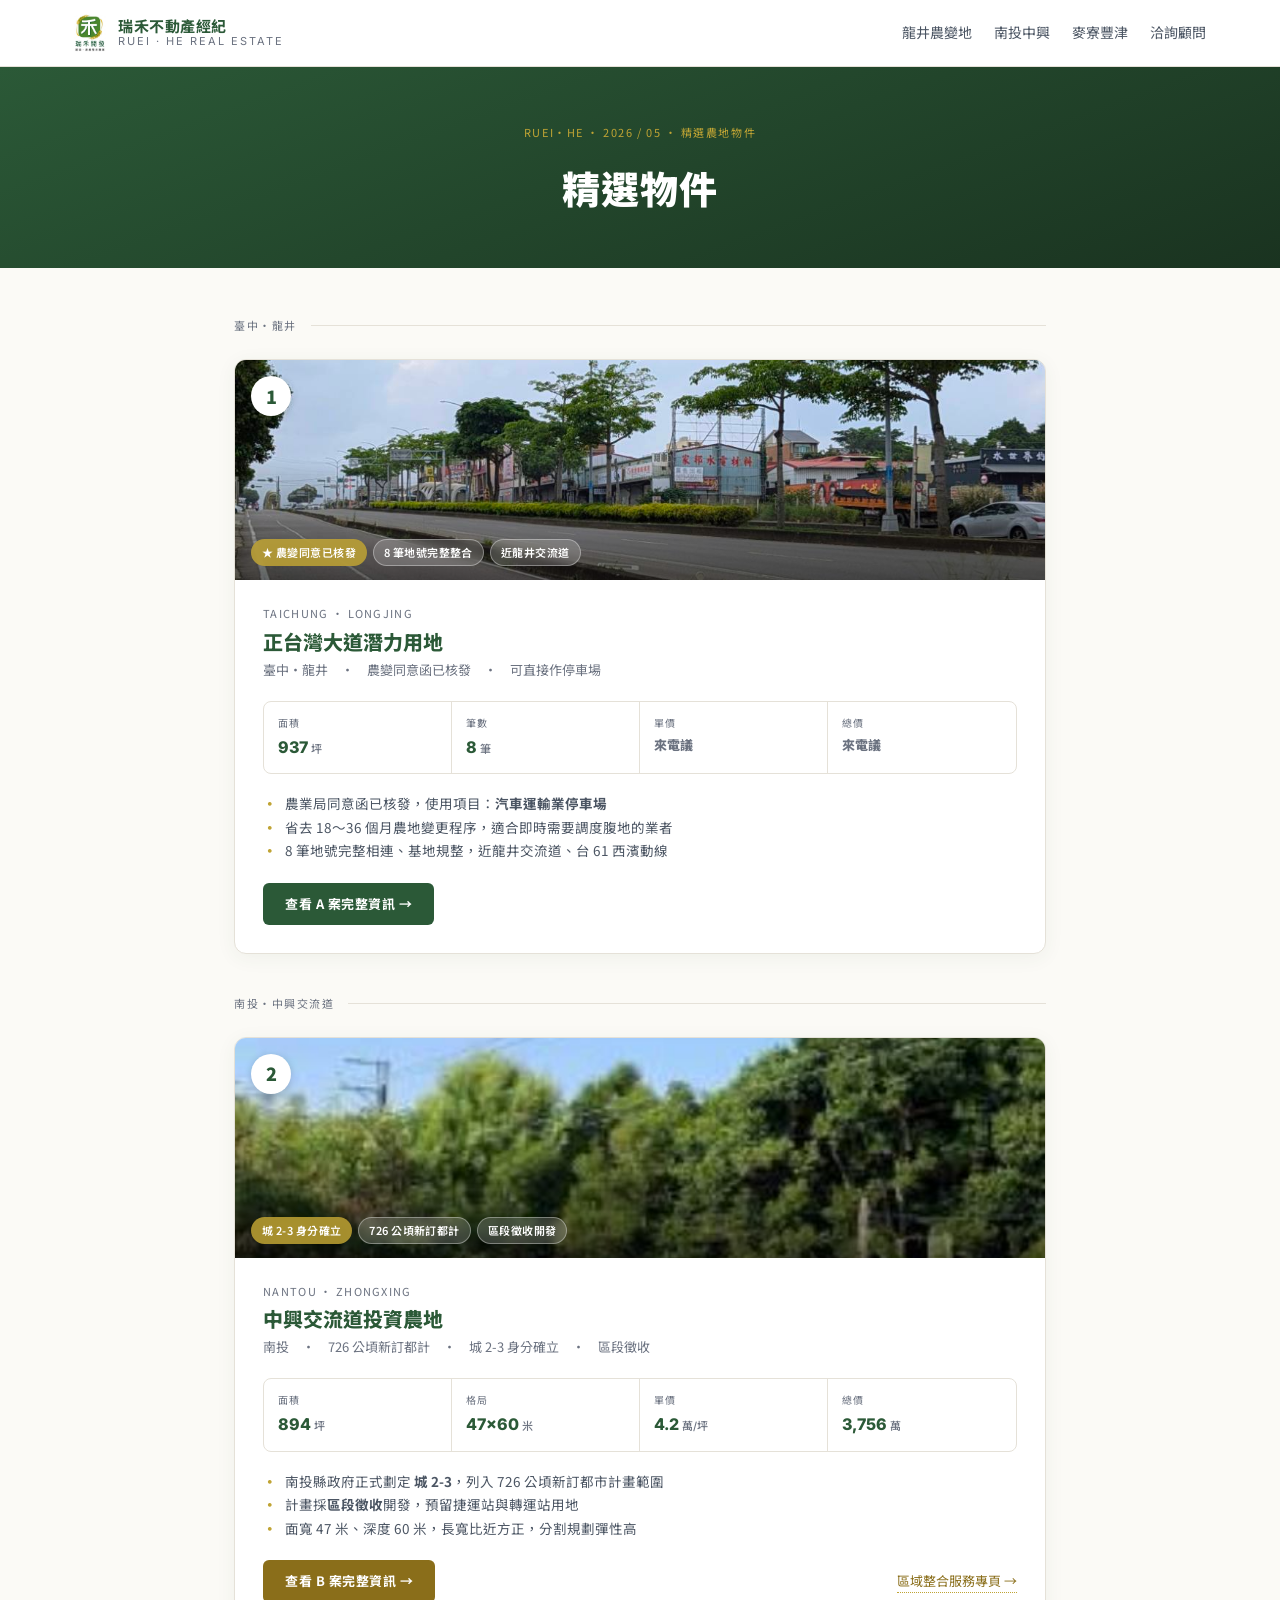
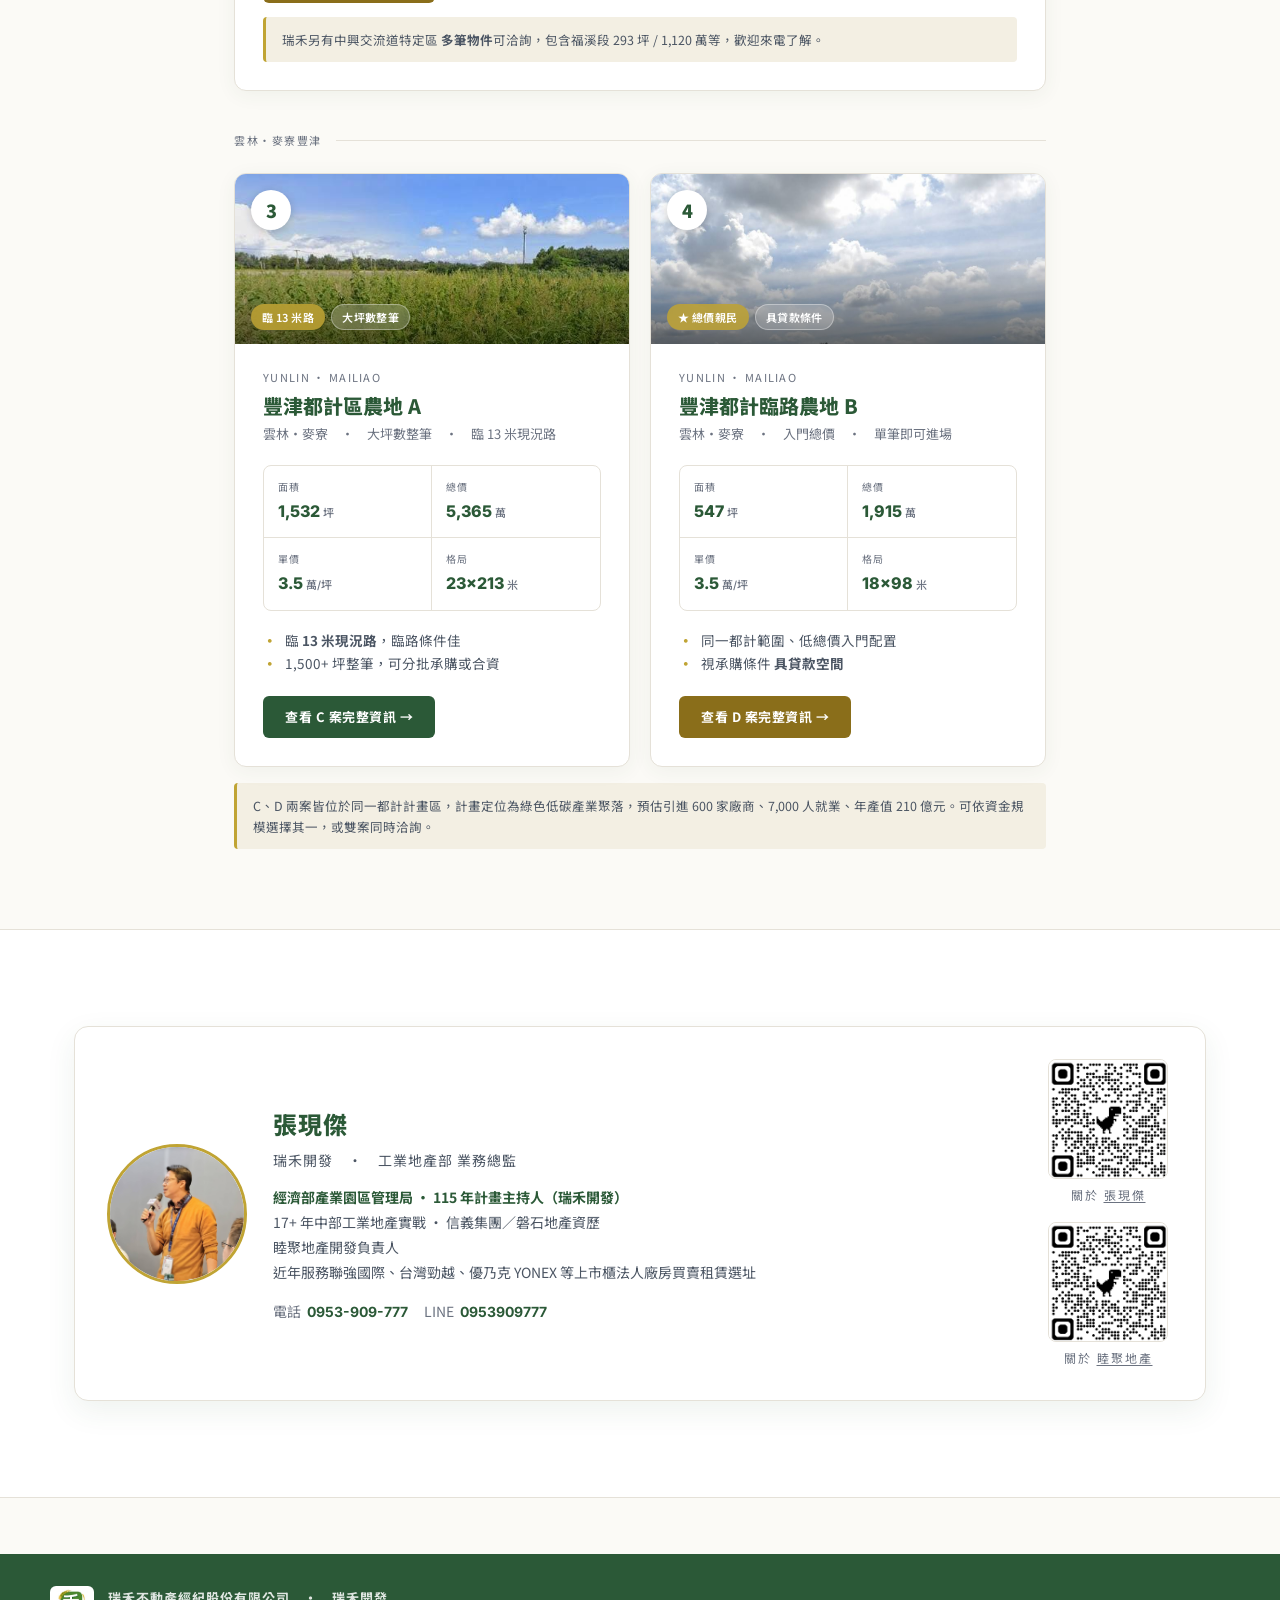
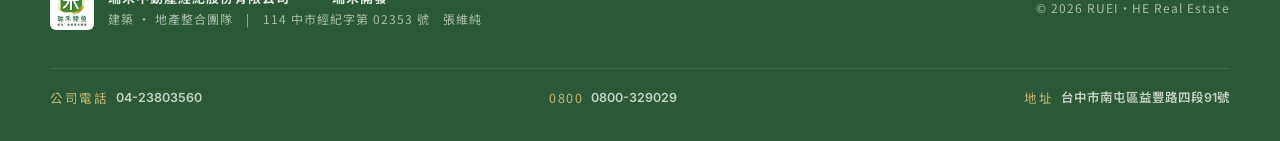
==== commit 922da5b2: "redesign index: photo cards, proper case names, no color blocks - 全新版面：照片取代大色塊 - 使用正確案名：正台灣大道潛力用地、中興" ====
--- a/index.html
+++ b/index.html
@@ -3,210 +3,254 @@
 <head>
 <meta charset="utf-8">
 <meta name="viewport" content="width=device-width, initial-scale=1">
-<title>瑞禾不動產 · 2026/05 精選農地物件</title>
-<meta name="description" content="瑞禾不動產經紀 2026 年 5 月精選農地：臺中龍井農變同意地、南投中興交流道都計農地、雲林麥寮豐津都計區徵收農地。">
+<title>瑞禾開發 · 精選物件</title>
+<meta name="description" content="瑞禾不動產經紀 精選農地物件：臺中龍井農變同意地、南投中興交流道都計農地、雲林麥寮豐津都計區農地。">
 <link rel="preconnect" href="https://fonts.googleapis.com">
 <link rel="preconnect" href="https://fonts.gstatic.com" crossorigin>
 <link href="https://fonts.googleapis.com/css2?family=Noto+Sans+TC:wght@400;500;600;700;900&family=Inter:wght@500;600;700;900&display=swap" rel="stylesheet">
 <link rel="stylesheet" href="assets/style.css">
 <style>
-/* ── 本頁補充樣式 ── */
+/* ── Hero ── */
 .page-hero {
   background: linear-gradient(160deg, #2B5937 0%, #1a3320 100%);
   color: #fff;
-  padding: 64px 0 52px;
+  padding: 56px 24px 48px;
   text-align: center;
 }
 .page-hero .tag {
   font-size: 11px;
   letter-spacing: .14em;
-  color: var(--ink-gold);
-  margin-bottom: 16px;
+  color: var(--gold-line);
+  margin-bottom: 14px;
 }
 .page-hero h1 {
-  font-size: clamp(26px, 4vw, 40px);
+  font-size: clamp(24px, 4vw, 38px);
   font-weight: 900;
   letter-spacing: .02em;
-  margin: 0 0 10px;
-}
-.page-hero p {
-  font-size: 15px;
-  color: rgba(255,255,255,.6);
   margin: 0;
 }
 
-/* ── 分類區塊 ── */
-.cat-block {
-  border-top: 3px solid var(--ink-green);
-  margin: 56px auto 0;
-  max-width: 900px;
-  padding: 0 24px 56px;
-}
-.cat-block.gold  { border-color: var(--ink-gold); }
-.cat-block.slate { border-color: var(--ink-gold); }
-
-.cat-label {
-  display: inline-flex;
-  align-items: center;
-  gap: 10px;
-  margin-top: 28px;
-  margin-bottom: 6px;
-}
-.cat-no {
-  width: 28px; height: 28px;
+/* ── 物件列表容器 ── */
+.listings {
+  max-width: 860px;
+  margin: 0 auto;
+  padding: 48px 24px 64px;
+  display: flex;
+  flex-direction: column;
+  gap: 40px;
+}
+
+/* ── 物件卡片 ── */
+.prop-card {
+  background: #fff;
+  border: 1px solid var(--rule-soft);
+  border-radius: 12px;
+  overflow: hidden;
+  box-shadow: 0 4px 20px rgba(43,89,55,.06);
+  transition: box-shadow .2s;
+}
+.prop-card:hover { box-shadow: 0 8px 32px rgba(43,89,55,.12); }
+
+/* 照片區 */
+.prop-photo {
+  position: relative;
+  height: 220px;
+  overflow: hidden;
+}
+.prop-photo img {
+  width: 100%; height: 100%;
+  object-fit: cover;
+  object-position: center;
+  display: block;
+}
+.prop-photo-overlay {
+  position: absolute;
+  inset: 0;
+  background: linear-gradient(to top, rgba(0,0,0,.55) 0%, rgba(0,0,0,0) 55%);
+}
+.prop-badge {
+  position: absolute;
+  top: 16px;
+  left: 16px;
+  width: 40px; height: 40px;
   border-radius: 50%;
-  background: var(--ink-green);
+  background: #fff;
+  color: var(--ink-forest);
+  font-size: 18px;
+  font-weight: 900;
+  display: flex; align-items: center; justify-content: center;
+  box-shadow: 0 2px 8px rgba(0,0,0,.2);
+}
+.prop-photo-tags {
+  position: absolute;
+  bottom: 14px;
+  left: 16px;
+  display: flex;
+  gap: 6px;
+  flex-wrap: wrap;
+}
+.prop-photo-tag {
+  background: rgba(255,255,255,.18);
+  backdrop-filter: blur(6px);
+  -webkit-backdrop-filter: blur(6px);
+  border: 1px solid rgba(255,255,255,.35);
   color: #fff;
-  font-size: 13px;
-  font-weight: 700;
-  display: flex; align-items: center; justify-content: center;
-}
-.cat-block.gold .cat-no   { background: var(--ink-gold); color: var(--ink-dark); }
-.cat-block.slate .cat-no  { background: var(--ink-gold); }
-
-.cat-type {
+  font-size: 11px;
+  font-weight: 600;
+  padding: 3px 10px;
+  border-radius: 999px;
+  letter-spacing: .04em;
+}
+.prop-photo-tag.accent { background: rgba(192,164,52,.85); border-color: transparent; }
+
+/* 內容區 */
+.prop-body {
+  padding: 24px 28px 28px;
+}
+.prop-loc {
   font-size: 11px;
   letter-spacing: .12em;
   color: var(--text-light);
   text-transform: uppercase;
-}
-.cat-title {
-  font-size: clamp(20px, 3vw, 28px);
+  margin-bottom: 6px;
+}
+.prop-title {
+  font-size: 20px;
+  font-weight: 800;
+  color: var(--ink-forest);
+  margin: 0 0 4px;
+  line-height: 1.3;
+}
+.prop-sub {
+  font-size: 13px;
+  color: var(--text-light);
+  margin: 0 0 20px;
+}
+
+/* KPI 欄 */
+.prop-kpis {
+  display: grid;
+  grid-template-columns: repeat(4, 1fr);
+  gap: 0;
+  border: 1px solid var(--rule-soft);
+  border-radius: 8px;
+  overflow: hidden;
+  margin-bottom: 18px;
+}
+.prop-kpi {
+  padding: 12px 14px;
+  border-right: 1px solid var(--rule-soft);
+}
+.prop-kpi:last-child { border-right: none; }
+.prop-kpi .lbl {
+  font-size: 10px;
+  color: var(--text-light);
+  letter-spacing: .08em;
+  text-transform: uppercase;
+  margin-bottom: 3px;
+}
+.prop-kpi .val {
+  font-size: 16px;
+  font-weight: 800;
+  color: var(--ink-forest);
+  font-family: var(--font-num);
+}
+.prop-kpi .val small {
+  font-size: 11px;
+  font-weight: 500;
+  color: var(--text-light);
+}
+@media (max-width: 560px) {
+  .prop-kpis { grid-template-columns: 1fr 1fr; }
+  .prop-kpi:nth-child(2) { border-right: none; }
+  .prop-kpi:nth-child(1),
+  .prop-kpi:nth-child(2) { border-bottom: 1px solid var(--rule-soft); }
+}
+
+/* 要點 */
+.prop-pts {
+  list-style: none;
+  font-size: 13.5px;
+  color: var(--text-soft);
+  line-height: 1.75;
+  margin: 0 0 20px;
+  padding: 0;
+}
+.prop-pts li::before {
+  content: "·";
+  color: var(--gold-line);
   font-weight: 900;
-  color: var(--ink-dark);
-  margin: 0 0 6px;
-  line-height: 1.25;
-}
-.cat-subtitle {
-  font-size: 14px;
-  color: var(--text-light);
-  margin: 0 0 24px;
-}
-
-/* ── 單案卡片（A案）── */
-.solo-card {
-  background: #fff;
-  border: 1px solid var(--rule);
-  border-radius: 10px;
-  overflow: hidden;
-  display: grid;
-  grid-template-columns: 1fr 1fr;
-  gap: 0;
-}
-@media (max-width: 640px) { .solo-card { grid-template-columns: 1fr; } }
-.solo-card .sc-left {
-  background: var(--ink-dark);
-  color: #fff;
-  padding: 32px 28px;
-}
-.solo-card .sc-left .corner {
-  font-size: 52px;
-  font-weight: 900;
-  color: var(--ink-gold);
-  line-height: 1;
-  margin-bottom: 8px;
-}
-.solo-card .sc-left .loc  { font-size: 12px; color: rgba(255,255,255,.5); margin-bottom: 8px; letter-spacing:.06em; }
-.solo-card .sc-left h2    { font-size: 20px; font-weight: 800; margin: 0 0 16px; line-height: 1.3; }
-.solo-card .sc-left .pills { display: flex; flex-wrap: wrap; gap: 6px; }
-.solo-card .sc-right {
-  padding: 28px;
+  margin-right: 8px;
+}
+
+/* 底欄 */
+.prop-footer {
   display: flex;
-  flex-direction: column;
+  align-items: center;
   justify-content: space-between;
-}
-.solo-card .sc-kpis { display: grid; grid-template-columns: 1fr 1fr; gap: 12px; margin-bottom: 20px; }
-.solo-card .kpi .lbl { font-size: 10px; color: var(--text-light); letter-spacing:.08em; text-transform:uppercase; margin-bottom:2px; }
-.solo-card .kpi .val { font-size: 20px; font-weight: 800; color: var(--ink-dark); }
-.solo-card .kpi .val small { font-size: 12px; font-weight: 500; color: var(--text-light); }
-.solo-card .sc-pts { font-size: 13.5px; color: var(--text-soft); line-height: 1.7; margin-bottom: 20px; }
-.solo-card .sc-pts li { margin-bottom: 4px; }
-
-/* ── 雙案卡片（C+D）── */
-.duo-grid {
-  display: grid;
-  grid-template-columns: 1fr 1fr;
-  gap: 16px;
-}
-@media (max-width: 600px) { .duo-grid { grid-template-columns: 1fr; } }
-.duo-card {
-  background: #fff;
-  border: 1px solid var(--rule);
-  border-radius: 10px;
-  overflow: hidden;
-}
-.duo-card .dc-head {
-  background: var(--ink-green);
-  color: #fff;
-  padding: 18px 20px 14px;
-}
-.duo-card.alt-card .dc-head { background: linear-gradient(135deg, var(--ink-gold), #5c4a10); }
-.duo-card .dc-corner { font-size: 36px; font-weight: 900; color: rgba(255,255,255,.3); line-height:1; margin-bottom: 4px; }
-.duo-card .dc-name   { font-size: 15px; font-weight: 700; line-height: 1.3; }
-.duo-card .dc-body   { padding: 18px 20px; }
-.duo-card .dc-kpis   { display: grid; grid-template-columns: 1fr 1fr; gap: 10px; margin-bottom: 14px; }
-.duo-card .kpi .lbl  { font-size: 10px; color: var(--text-light); letter-spacing:.08em; text-transform:uppercase; margin-bottom:2px; }
-.duo-card .kpi .val  { font-size: 18px; font-weight: 800; color: var(--ink-dark); }
-.duo-card .kpi .val small { font-size: 11px; font-weight: 500; color: var(--text-light); }
-.duo-card .dc-pts    { font-size: 13px; color: var(--text-soft); line-height: 1.65; margin-bottom: 14px; }
-.duo-card .dc-pts li { margin-bottom: 3px; }
-
-/* ── B案卡片（全寬單案）── */
-.b-card {
-  background: #fff;
-  border: 1px solid var(--rule);
-  border-radius: 10px;
-  overflow: hidden;
-  display: grid;
-  grid-template-columns: 200px 1fr;
-}
-@media (max-width: 640px) { .b-card { grid-template-columns: 1fr; } }
-.b-card .bc-left {
-  background: var(--ink-gold);
-  color: var(--ink-dark);
-  padding: 28px 20px;
-  display: flex; flex-direction: column; justify-content: space-between;
-}
-.b-card .bc-left .corner { font-size: 48px; font-weight: 900; line-height: 1; opacity:.25; margin-bottom: 8px; }
-.b-card .bc-left h2 { font-size: 17px; font-weight: 800; line-height: 1.35; margin: 0 0 12px; }
-.b-card .bc-left .loc { font-size: 11px; letter-spacing:.06em; opacity: .7; }
-.b-card .bc-right { padding: 28px; }
-.b-card .bc-kpis  { display: grid; grid-template-columns: repeat(4, 1fr); gap: 12px; margin-bottom: 18px; }
-@media (max-width: 680px) { .b-card .bc-kpis { grid-template-columns: 1fr 1fr; } }
-.b-card .kpi .lbl { font-size: 10px; color: var(--text-light); letter-spacing:.08em; text-transform:uppercase; margin-bottom:2px; }
-.b-card .kpi .val { font-size: 18px; font-weight: 800; color: var(--ink-dark); }
-.b-card .kpi .val small { font-size: 11px; font-weight: 500; color: var(--text-light); }
-.b-card .bc-pts { font-size: 13.5px; color: var(--text-soft); line-height: 1.7; margin-bottom: 18px; }
-.b-card .bc-pts li { margin-bottom: 4px; }
-
-/* ── 通用 ── */
-.go-link {
-  display: inline-block;
+  gap: 12px;
+  flex-wrap: wrap;
+}
+.prop-link {
+  display: inline-flex;
+  align-items: center;
+  gap: 6px;
   padding: 10px 22px;
   border-radius: 6px;
-  background: var(--ink-green);
+  background: var(--ink-forest);
   color: #fff;
   font-size: 13px;
   font-weight: 700;
-  text-decoration: none;
   letter-spacing: .04em;
-}
-.go-link:hover { opacity: .85; }
-.go-link.gold-link { background: var(--ink-gold); color: var(--ink-dark); }
-.go-link.slate-link { background: var(--ink-gold); color: #fff; }
-
-.area-note {
-  margin-top: 18px;
-  padding: 14px 18px;
-  background: #f8f7f2;
-  border-left: 3px solid var(--ink-gold);
+  transition: opacity .2s;
+}
+.prop-link:hover { opacity: .85; }
+.prop-link.gold { background: var(--ink-gold); }
+
+/* 附注 */
+.prop-note {
+  margin-top: 14px;
+  padding: 12px 16px;
+  background: var(--paper-deep);
+  border-left: 3px solid var(--gold-line);
   border-radius: 4px;
-  font-size: 13px;
+  font-size: 12.5px;
   color: var(--text-soft);
 }
-.area-note a { color: var(--ink-gold); }
-
-.divider { border: none; border-top: 1px solid var(--rule); margin: 0; }
+.prop-note a { color: var(--ink-gold); }
+
+/* C+D 並排 */
+.duo-row {
+  display: grid;
+  grid-template-columns: 1fr 1fr;
+  gap: 20px;
+}
+@media (max-width: 600px) { .duo-row { grid-template-columns: 1fr; } }
+.duo-row .prop-photo { height: 170px; }
+.duo-row .prop-kpis { grid-template-columns: 1fr 1fr; }
+.duo-row .prop-kpi:nth-child(2) { border-right: none; }
+.duo-row .prop-kpi:nth-child(1),
+.duo-row .prop-kpi:nth-child(2) { border-bottom: 1px solid var(--rule-soft); }
+
+/* 區域標題 */
+.section-divider {
+  display: flex;
+  align-items: center;
+  gap: 14px;
+  padding: 0 0 4px;
+}
+.section-divider .sd-line {
+  flex: 1;
+  height: 1px;
+  background: var(--rule-soft);
+}
+.section-divider .sd-label {
+  font-size: 11px;
+  letter-spacing: .14em;
+  color: var(--text-light);
+  text-transform: uppercase;
+  white-space: nowrap;
+}
 </style>
 </head>
 <body>
@@ -230,230 +274,173 @@
   </div>
 </header>
 
-<!-- Page Hero -->
+<!-- Hero -->
 <section class="page-hero">
   <div class="tag">RUEI·HE  ·  2026 / 05  ·  精選農地物件</div>
   <h1>精選物件</h1>
 </section>
 
-<div style="max-width:900px;margin:0 auto;padding:0 24px;">
-
-<!-- ══════════════════════════════
-     類型一：A案 獨立物件
-     ══════════════════════════════ -->
-<div class="cat-block" id="cat-a">
-  <div class="cat-label">
-    <div class="cat-no">1</div>
-    <span class="cat-type">獨立物件 · 即可營運</span>
-  </div>
-  <div class="cat-title">臺中龍井 · 已核可農變地</div>
-  <div class="cat-subtitle">非農業使用同意函已核發 · 可直接作汽車運輸停車場</div>
-
-  <div class="solo-card">
-    <div class="sc-left">
-      <div class="corner">A</div>
-      <div class="loc">TAICHUNG · LONGJING</div>
-      <h2>正台灣大道<br>潛力農地</h2>
-      <div class="pills">
-        <span class="pill hot">★ 115/03/20 農變同意</span>
-        <span class="pill gold">可作汽車運輸停車場</span>
-        <span class="pill green">8 筆地號整合</span>
-        <span class="pill gold">近龍井交流道</span>
-      </div>
-    </div>
-    <div class="sc-right">
-      <div>
-        <div class="sc-kpis">
-          <div class="kpi">
-            <div class="lbl">面積</div>
-            <div class="val">937 <small>坪</small></div>
-          </div>
-          <div class="kpi">
-            <div class="lbl">合計筆數</div>
-            <div class="val">8 <small>筆地號</small></div>
-          </div>
-          <div class="kpi">
-            <div class="lbl">單價</div>
-            <div class="val" style="font-size:15px;color:var(--text-light);">來電議價</div>
-          </div>
-          <div class="kpi">
-            <div class="lbl">總價</div>
-            <div class="val" style="font-size:15px;color:var(--text-light);">來電議價</div>
-          </div>
-        </div>
-        <ul class="sc-pts">
+<!-- 物件列表 -->
+<div class="listings">
+
+  <!-- A案 -->
+  <div id="cat-a">
+    <div class="section-divider" style="margin-bottom:20px;">
+      <span class="sd-label">臺中・龍井</span>
+      <span class="sd-line"></span>
+    </div>
+    <div class="prop-card">
+      <div class="prop-photo">
+        <img src="assets/photo-a.jpg" alt="臺中龍井農變地">
+        <div class="prop-photo-overlay"></div>
+        <div class="prop-badge">1</div>
+        <div class="prop-photo-tags">
+          <span class="prop-photo-tag accent">★ 農變同意已核發</span>
+          <span class="prop-photo-tag">8 筆地號完整整合</span>
+          <span class="prop-photo-tag">近龍井交流道</span>
+        </div>
+      </div>
+      <div class="prop-body">
+        <div class="prop-loc">TAICHUNG · LONGJING</div>
+        <div class="prop-title">正台灣大道潛力用地</div>
+        <div class="prop-sub">臺中·龍井　·　農變同意函已核發　·　可直接作停車場</div>
+        <div class="prop-kpis">
+          <div class="prop-kpi"><div class="lbl">面積</div><div class="val">937 <small>坪</small></div></div>
+          <div class="prop-kpi"><div class="lbl">筆數</div><div class="val">8 <small>筆</small></div></div>
+          <div class="prop-kpi"><div class="lbl">單價</div><div class="val" style="font-size:13px;color:var(--text-light);">來電議</div></div>
+          <div class="prop-kpi"><div class="lbl">總價</div><div class="val" style="font-size:13px;color:var(--text-light);">來電議</div></div>
+        </div>
+        <ul class="prop-pts">
           <li>農業局同意函已核發，使用項目：<strong>汽車運輸業停車場</strong></li>
           <li>省去 18～36 個月農地變更程序，適合即時需要調度腹地的業者</li>
-          <li>8 筆地號完整相連、無零碎插花，基地規整易規劃</li>
-          <li>近龍井交流道、台 61 西濱、台中港動線，物流通達性強</li>
+          <li>8 筆地號完整相連、基地規整，近龍井交流道、台 61 西濱動線</li>
         </ul>
-      </div>
-      <a class="go-link" href="a-longjing.html">查看 A 案完整資訊 →</a>
-    </div>
-  </div>
-</div>
-
-<hr class="divider">
-
-<!-- ══════════════════════════════
-     類型二：B案 南投中興交流道
-     ══════════════════════════════ -->
-<div class="cat-block gold" id="cat-b">
-  <div class="cat-label">
-    <div class="cat-no">2</div>
-    <span class="cat-type">都計題材 · 重劃前布局</span>
-  </div>
-  <div class="cat-title">南投市 · 中興交流道新訂都計農地</div>
-  <div class="cat-subtitle">726 公頃新訂都市計畫推動中 · 城 2-3 身分確立 · 區段徵收開發</div>
-
-  <div class="b-card">
-    <div class="bc-left">
-      <div>
-        <div class="corner">B</div>
-        <div class="loc">NANTOU · ZHONGXING</div>
-      </div>
-      <h2>中興交流道<br>營南段<br>方正農地</h2>
-    </div>
-    <div class="bc-right">
-      <div class="bc-kpis">
-        <div class="kpi">
-          <div class="lbl">面積</div>
-          <div class="val">894 <small>坪</small></div>
-        </div>
-        <div class="kpi">
-          <div class="lbl">格局</div>
-          <div class="val">47×60 <small>米</small></div>
-        </div>
-        <div class="kpi">
-          <div class="lbl">單價</div>
-          <div class="val">4.2 <small>萬／坪</small></div>
-        </div>
-        <div class="kpi">
-          <div class="lbl">總價</div>
-          <div class="val">3,756 <small>萬</small></div>
-        </div>
-      </div>
-      <ul class="bc-pts">
-        <li>南投縣政府正式劃定 <strong>城 2-3</strong>，列入 726 公頃新訂都市計畫範圍</li>
-        <li>計畫採<strong>區段徵收</strong>開發，預留捷運站與轉運站用地</li>
-        <li>面寬 47 米、深度 60 米，長寬比 0.78 近方正，後續分割規劃彈性高</li>
-        <li>位於中興交流道與南投交流道之間，北上台中、南下嘉義皆便利</li>
-      </ul>
-      <div style="display:flex;gap:10px;flex-wrap:wrap;align-items:center;">
-        <a class="go-link gold-link" href="b-yingnan.html">查看 B 案完整資訊 →</a>
-        <a href="zhongxing-area.html" style="font-size:13px;color:var(--ink-gold);border-bottom:1px dotted var(--ink-gold);">中興交流道區域整合服務 →</a>
-      </div>
-      <div class="area-note">
-        瑞禾另有中興交流道特定區 <strong>多筆物件</strong>可洽詢，包含福溪段 293 坪 / 1,120 萬等，歡迎來電了解。
-      </div>
-    </div>
-  </div>
-</div>
-
-<hr class="divider">
-
-<!-- ══════════════════════════════
-     類型三：C+D案 雲林麥寮豐津
-     ══════════════════════════════ -->
-<div class="cat-block slate" id="cat-c">
-  <div class="cat-label">
-    <div class="cat-no">3</div>
-    <span class="cat-type">都市計畫區徵收 · 兩件可選</span>
-  </div>
-  <div class="cat-title">雲林麥寮 · 豐津都計區農地</div>
-  <div class="cat-subtitle">176 公頃「擬定麥寮（豐津地區）都市計畫」範圍 · 大坪數或小額入手任選</div>
-
-  <div class="duo-grid">
-
-    <!-- C案 -->
-    <div class="duo-card">
-      <div class="dc-head">
-        <div class="dc-corner">C</div>
-        <div class="dc-name">豐津都計區<br>農地 A　·　大坪數整筆</div>
-      </div>
-      <div class="dc-body">
-        <div class="dc-kpis">
-          <div class="kpi">
-            <div class="lbl">面積</div>
-            <div class="val">1,532 <small>坪</small></div>
+        <div class="prop-footer">
+          <a class="prop-link" href="a-longjing.html">查看 A 案完整資訊 →</a>
+        </div>
+      </div>
+    </div>
+  </div>
+
+  <!-- B案 -->
+  <div id="cat-b">
+    <div class="section-divider" style="margin-bottom:20px;">
+      <span class="sd-label">南投・中興交流道</span>
+      <span class="sd-line"></span>
+    </div>
+    <div class="prop-card">
+      <div class="prop-photo">
+        <img src="assets/photo-b.jpg" alt="南投中興交流道農地">
+        <div class="prop-photo-overlay"></div>
+        <div class="prop-badge">2</div>
+        <div class="prop-photo-tags">
+          <span class="prop-photo-tag accent">城 2-3 身分確立</span>
+          <span class="prop-photo-tag">726 公頃新訂都計</span>
+          <span class="prop-photo-tag">區段徵收開發</span>
+        </div>
+      </div>
+      <div class="prop-body">
+        <div class="prop-loc">NANTOU · ZHONGXING</div>
+        <div class="prop-title">中興交流道投資農地</div>
+        <div class="prop-sub">南投　·　726 公頃新訂都計　·　城 2-3 身分確立　·　區段徵收</div>
+        <div class="prop-kpis">
+          <div class="prop-kpi"><div class="lbl">面積</div><div class="val">894 <small>坪</small></div></div>
+          <div class="prop-kpi"><div class="lbl">格局</div><div class="val">47×60 <small>米</small></div></div>
+          <div class="prop-kpi"><div class="lbl">單價</div><div class="val">4.2 <small>萬/坪</small></div></div>
+          <div class="prop-kpi"><div class="lbl">總價</div><div class="val">3,756 <small>萬</small></div></div>
+        </div>
+        <ul class="prop-pts">
+          <li>南投縣政府正式劃定 <strong>城 2-3</strong>，列入 726 公頃新訂都市計畫範圍</li>
+          <li>計畫採<strong>區段徵收</strong>開發，預留捷運站與轉運站用地</li>
+          <li>面寬 47 米、深度 60 米，長寬比近方正，分割規劃彈性高</li>
+        </ul>
+        <div class="prop-footer">
+          <a class="prop-link gold" href="b-yingnan.html">查看 B 案完整資訊 →</a>
+          <a href="zhongxing-area.html" style="font-size:13px;color:var(--ink-gold);border-bottom:1px dotted var(--gold-line);">區域整合服務專頁 →</a>
+        </div>
+        <div class="prop-note">
+          瑞禾另有中興交流道特定區 <strong>多筆物件</strong>可洽詢，包含福溪段 293 坪 / 1,120 萬等，歡迎來電了解。
+        </div>
+      </div>
+    </div>
+  </div>
+
+  <!-- C+D案 -->
+  <div id="cat-c">
+    <div class="section-divider" style="margin-bottom:20px;">
+      <span class="sd-label">雲林・麥寮豐津</span>
+      <span class="sd-line"></span>
+    </div>
+    <div class="duo-row">
+
+      <!-- C案 -->
+      <div class="prop-card">
+        <div class="prop-photo">
+          <img src="assets/photo-c.jpg" alt="雲林麥寮豐津農地C">
+          <div class="prop-photo-overlay"></div>
+          <div class="prop-badge">3</div>
+          <div class="prop-photo-tags">
+            <span class="prop-photo-tag accent">臨 13 米路</span>
+            <span class="prop-photo-tag">大坪數整筆</span>
           </div>
-          <div class="kpi">
-            <div class="lbl">格局</div>
-            <div class="val">23×213 <small>米</small></div>
+        </div>
+        <div class="prop-body">
+          <div class="prop-loc">YUNLIN · MAILIAO</div>
+          <div class="prop-title">豐津都計區農地 A</div>
+          <div class="prop-sub">雲林·麥寮　·　大坪數整筆　·　臨 13 米現況路</div>
+          <div class="prop-kpis">
+            <div class="prop-kpi"><div class="lbl">面積</div><div class="val">1,532 <small>坪</small></div></div>
+            <div class="prop-kpi"><div class="lbl">總價</div><div class="val">5,365 <small>萬</small></div></div>
+            <div class="prop-kpi"><div class="lbl">單價</div><div class="val">3.5 <small>萬/坪</small></div></div>
+            <div class="prop-kpi"><div class="lbl">格局</div><div class="val">23×213 <small>米</small></div></div>
           </div>
-          <div class="kpi">
-            <div class="lbl">單價</div>
-            <div class="val">3.5 <small>萬／坪</small></div>
+          <ul class="prop-pts">
+            <li>臨 <strong>13 米現況路</strong>，臨路條件佳</li>
+            <li>1,500+ 坪整筆，可分批承購或合資</li>
+          </ul>
+          <a class="prop-link" href="c-fengjin-a.html">查看 C 案完整資訊 →</a>
+        </div>
+      </div>
+
+      <!-- D案 -->
+      <div class="prop-card">
+        <div class="prop-photo">
+          <img src="assets/photo-d.jpg" alt="雲林麥寮豐津農地D">
+          <div class="prop-photo-overlay"></div>
+          <div class="prop-badge">4</div>
+          <div class="prop-photo-tags">
+            <span class="prop-photo-tag accent">★ 總價親民</span>
+            <span class="prop-photo-tag">具貸款條件</span>
           </div>
-          <div class="kpi">
-            <div class="lbl">總價</div>
-            <div class="val">5,365 <small>萬</small></div>
+        </div>
+        <div class="prop-body">
+          <div class="prop-loc">YUNLIN · MAILIAO</div>
+          <div class="prop-title">豐津都計臨路農地 B</div>
+          <div class="prop-sub">雲林·麥寮　·　入門總價　·　單筆即可進場</div>
+          <div class="prop-kpis">
+            <div class="prop-kpi"><div class="lbl">面積</div><div class="val">547 <small>坪</small></div></div>
+            <div class="prop-kpi"><div class="lbl">總價</div><div class="val">1,915 <small>萬</small></div></div>
+            <div class="prop-kpi"><div class="lbl">單價</div><div class="val">3.5 <small>萬/坪</small></div></div>
+            <div class="prop-kpi"><div class="lbl">格局</div><div class="val">18×98 <small>米</small></div></div>
           </div>
-        </div>
-        <ul class="dc-pts">
-          <li>臨 <strong>13 米現況路</strong>，臨路條件佳</li>
-          <li>1,500+ 坪整筆在豐津都計區屬大宗</li>
-          <li>可分批承購或合資進場</li>
-        </ul>
-        <div class="pills" style="margin-bottom:14px;">
-          <span class="pill gold">麥寮豐津都計內</span>
-          <span class="pill hot">★ 臨 13 米路</span>
-          <span class="pill green">大坪數</span>
-        </div>
-        <a class="go-link" href="c-fengjin-a.html">查看 C 案完整資訊 →</a>
-      </div>
-    </div>
-
-    <!-- D案 -->
-    <div class="duo-card alt-card">
-      <div class="dc-head">
-        <div class="dc-corner">D</div>
-        <div class="dc-name">豐津都計臨路<br>農地 B　·　入門總價</div>
-      </div>
-      <div class="dc-body">
-        <div class="dc-kpis">
-          <div class="kpi">
-            <div class="lbl">面積</div>
-            <div class="val">547 <small>坪</small></div>
-          </div>
-          <div class="kpi">
-            <div class="lbl">格局</div>
-            <div class="val">18×98 <small>米</small></div>
-          </div>
-          <div class="kpi">
-            <div class="lbl">單價</div>
-            <div class="val">3.5 <small>萬／坪</small></div>
-          </div>
-          <div class="kpi">
-            <div class="lbl">總價</div>
-            <div class="val">1,915 <small>萬</small></div>
-          </div>
-        </div>
-        <ul class="dc-pts">
-          <li>同一都計範圍、低總價入門配置</li>
-          <li>視承購條件 <strong>具貸款空間</strong></li>
-          <li>單筆即可進場，毋須合資</li>
-        </ul>
-        <div class="pills" style="margin-bottom:14px;">
-          <span class="pill gold">麥寮豐津都計內</span>
-          <span class="pill hot">★ 總價親民</span>
-          <span class="pill green">具貸款條件</span>
-        </div>
-        <a class="go-link slate-link" href="d-fengjin-b.html">查看 D 案完整資訊 →</a>
-      </div>
-    </div>
-
-  </div>
-
-  <div class="area-note" style="margin-top:16px;">
-    C、D 兩案皆位於同一都計計畫區，計畫定位為綠色低碳產業聚落，預估引進 600 家廠商、7,000 人就業、年產值 210 億元。可依資金規模選擇其一，或雙案同時洽詢。
-  </div>
-</div>
-
-</div><!-- /max-width wrapper -->
+          <ul class="prop-pts">
+            <li>同一都計範圍、低總價入門配置</li>
+            <li>視承購條件 <strong>具貸款空間</strong></li>
+          </ul>
+          <a class="prop-link gold" href="d-fengjin-b.html">查看 D 案完整資訊 →</a>
+        </div>
+      </div>
+
+    </div>
+    <div class="prop-note" style="margin-top:16px;">
+      C、D 兩案皆位於同一都計計畫區，計畫定位為綠色低碳產業聚落，預估引進 600 家廠商、7,000 人就業、年產值 210 億元。可依資金規模選擇其一，或雙案同時洽詢。
+    </div>
+  </div>
+
+</div><!-- /listings -->
 
 <!-- Agent -->
-<section id="agent" class="section alt" style="margin-top:40px;">
+<section id="agent" class="section alt" style="margin-top:16px;">
   <div class="inner">
     <div class="agent-card">
       <div class="photo">
@@ -475,11 +462,11 @@
       </div>
       <div class="qr-group">
         <div class="qr">
-          <img src="assets/about-qr.png" alt="關於現傑">
+          <img src="assets/about-qr.png" alt="關於張現傑">
           <div class="qr-lbl">關於 <a href="https://mac2good909777-commits.github.io/about-mac/" target="_blank" style="color:inherit;text-decoration:underline;text-underline-offset:2px;">張現傑</a></div>
         </div>
         <div class="qr">
-          <img src="assets/line-qr.png" alt="LINE QR Code">
+          <img src="assets/line-qr.png" alt="關於睦聚地產">
           <div class="qr-lbl">關於 <a href="https://mac2good909777-commits.github.io/contact/" target="_blank" style="color:inherit;text-decoration:underline;text-underline-offset:2px;">睦聚地產</a></div>
         </div>
       </div>
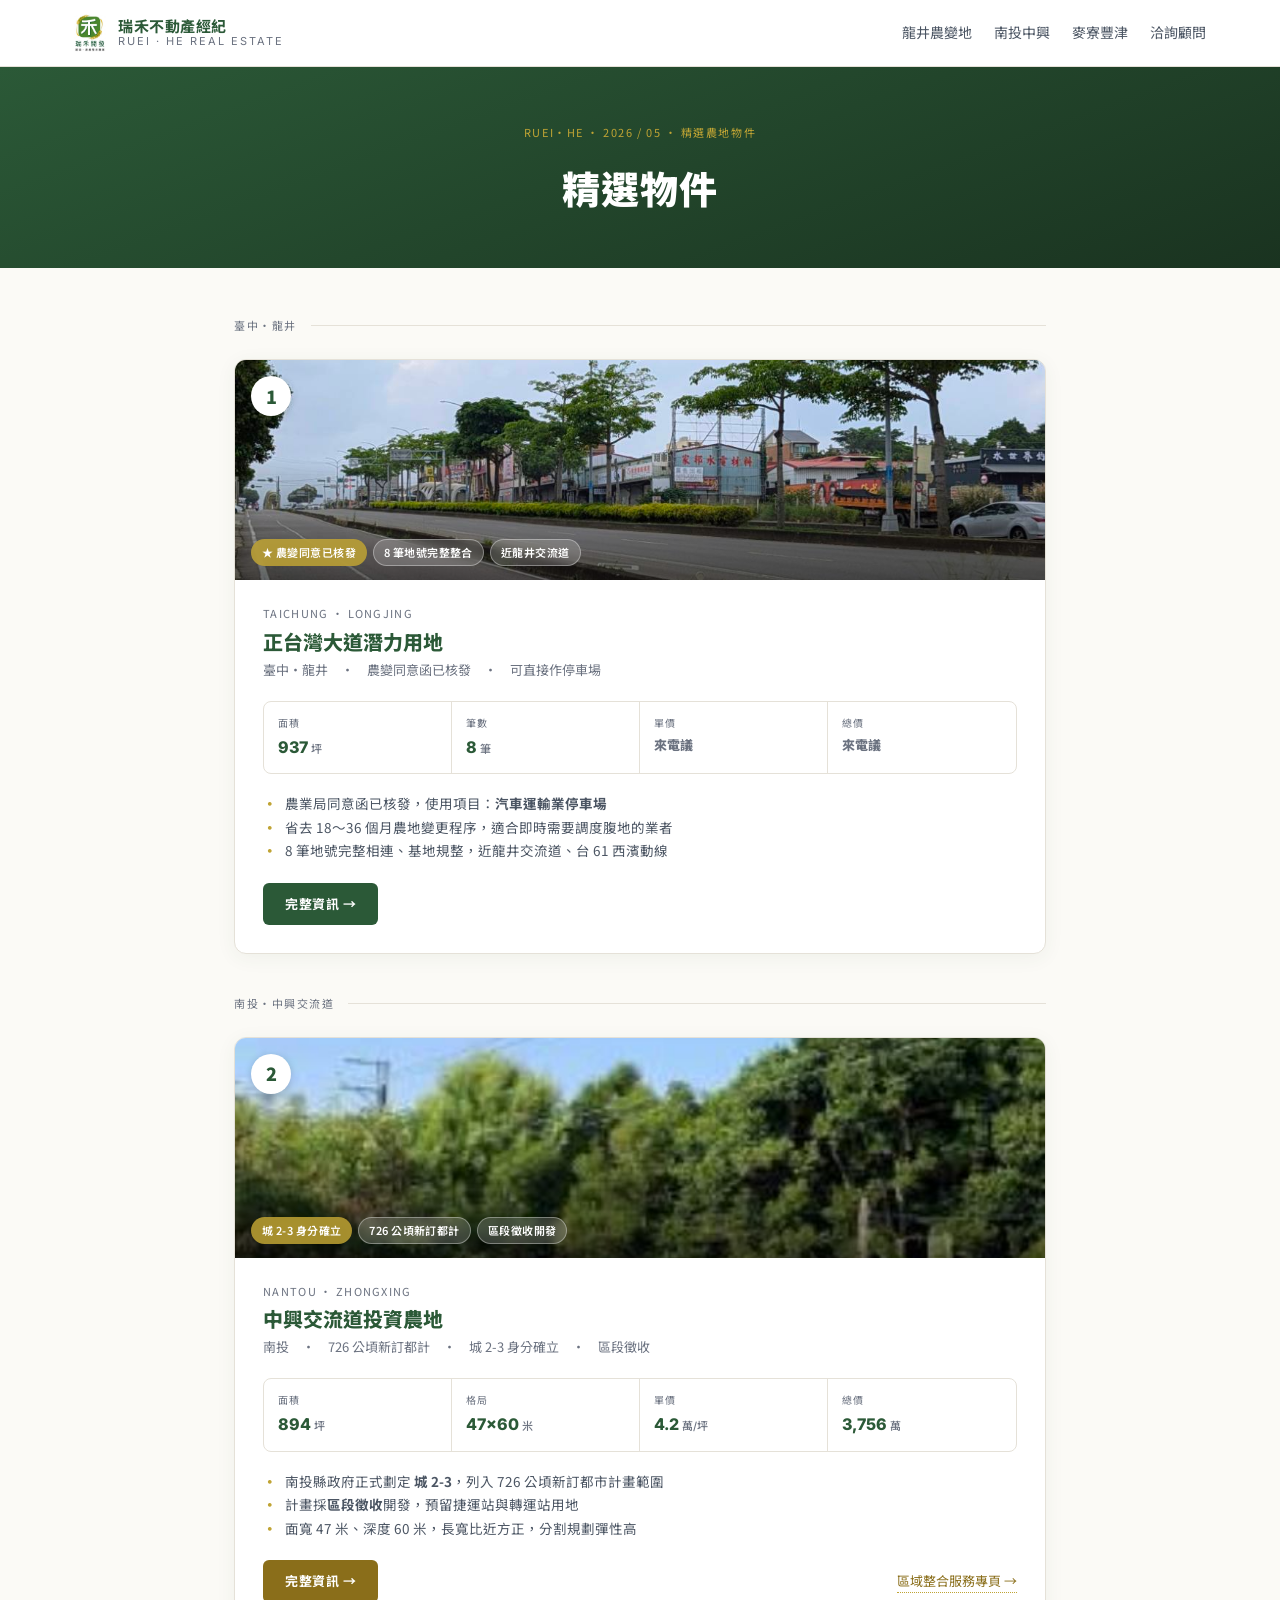
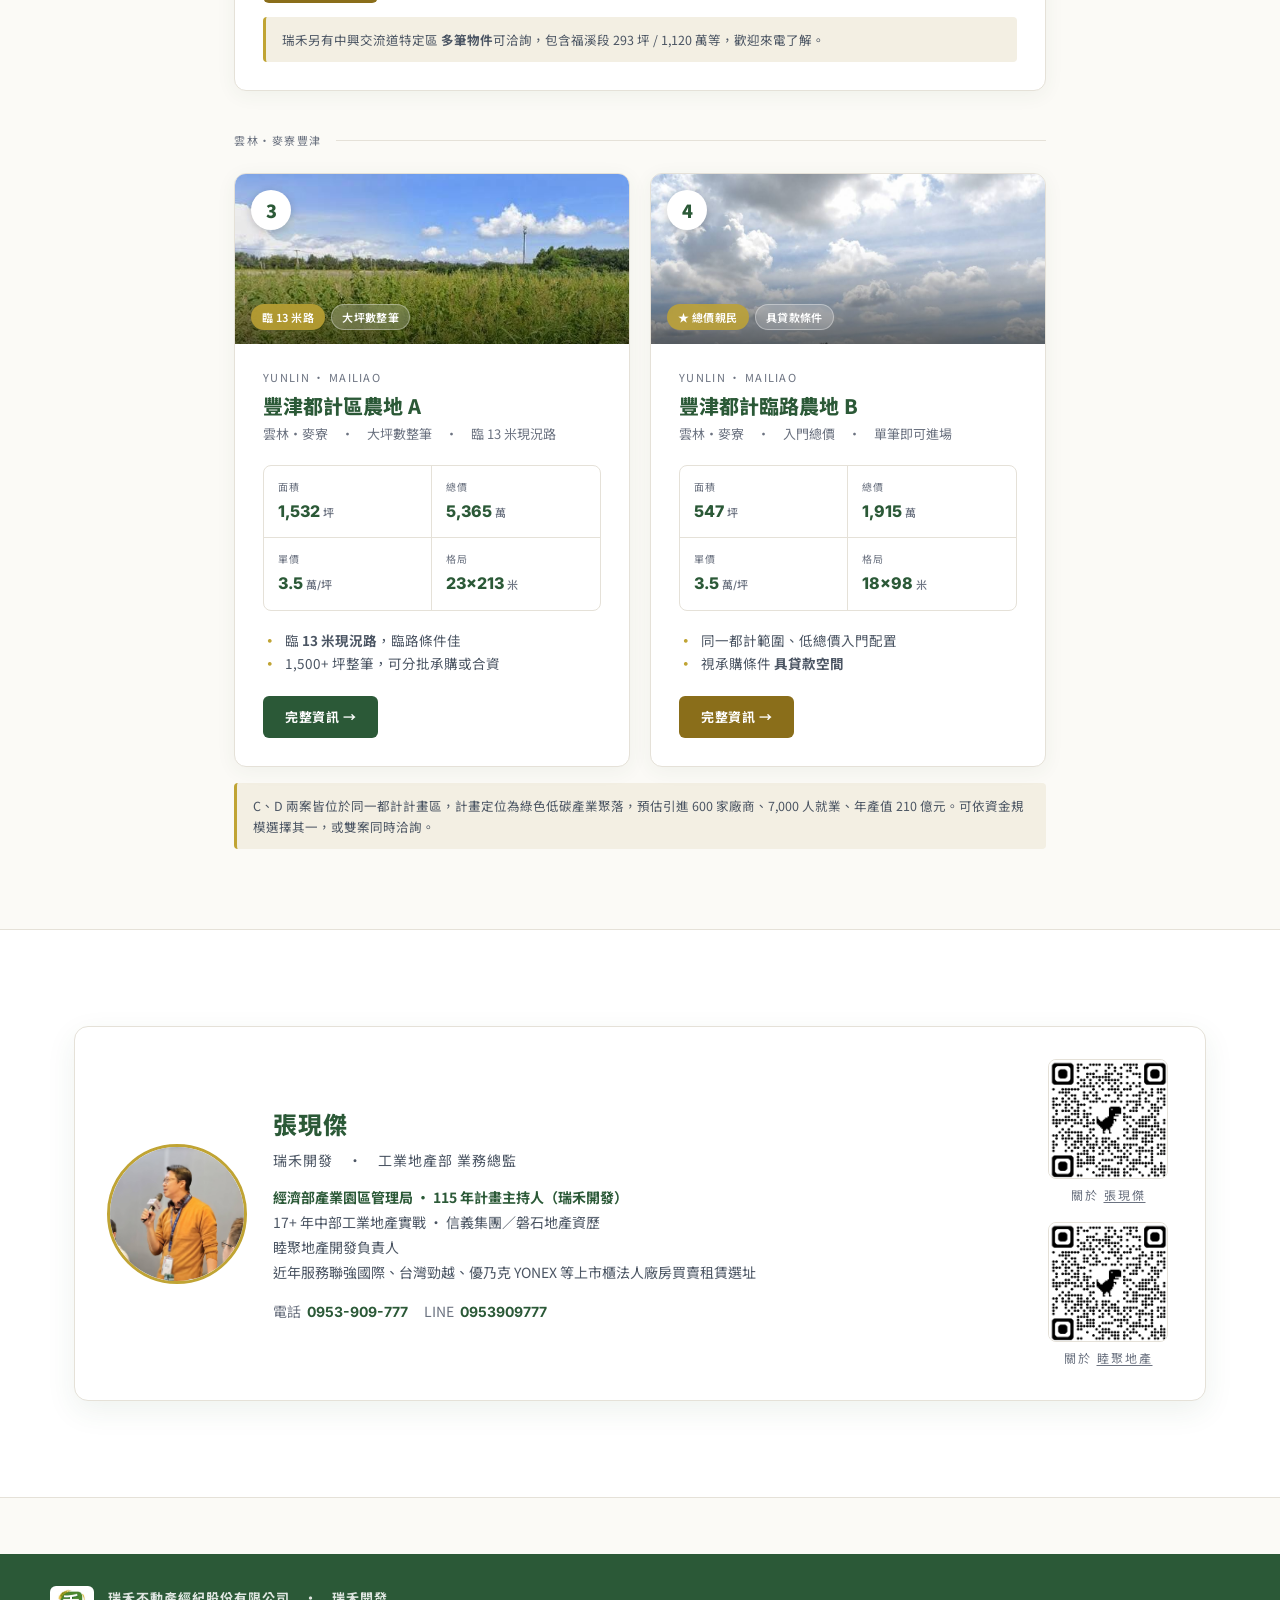
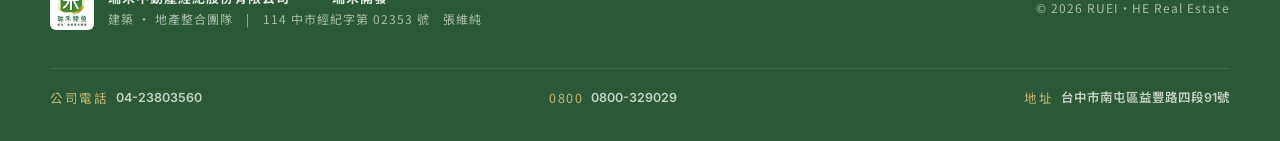
==== commit c70d5be6: "simplify CTA buttons: 查看X案完整資訊 → 完整資訊 Co-Authored-By: Claude Sonnet 4.6 <noreply@anthropic.com>" ====
--- a/index.html
+++ b/index.html
@@ -316,7 +316,7 @@
           <li>8 筆地號完整相連、基地規整，近龍井交流道、台 61 西濱動線</li>
         </ul>
         <div class="prop-footer">
-          <a class="prop-link" href="a-longjing.html">查看 A 案完整資訊 →</a>
+          <a class="prop-link" href="a-longjing.html">完整資訊 →</a>
         </div>
       </div>
     </div>
@@ -355,7 +355,7 @@
           <li>面寬 47 米、深度 60 米，長寬比近方正，分割規劃彈性高</li>
         </ul>
         <div class="prop-footer">
-          <a class="prop-link gold" href="b-yingnan.html">查看 B 案完整資訊 →</a>
+          <a class="prop-link gold" href="b-yingnan.html">完整資訊 →</a>
           <a href="zhongxing-area.html" style="font-size:13px;color:var(--ink-gold);border-bottom:1px dotted var(--gold-line);">區域整合服務專頁 →</a>
         </div>
         <div class="prop-note">
@@ -398,7 +398,7 @@
             <li>臨 <strong>13 米現況路</strong>，臨路條件佳</li>
             <li>1,500+ 坪整筆，可分批承購或合資</li>
           </ul>
-          <a class="prop-link" href="c-fengjin-a.html">查看 C 案完整資訊 →</a>
+          <a class="prop-link" href="c-fengjin-a.html">完整資訊 →</a>
         </div>
       </div>
 
@@ -427,7 +427,7 @@
             <li>同一都計範圍、低總價入門配置</li>
             <li>視承購條件 <strong>具貸款空間</strong></li>
           </ul>
-          <a class="prop-link gold" href="d-fengjin-b.html">查看 D 案完整資訊 →</a>
+          <a class="prop-link gold" href="d-fengjin-b.html">完整資訊 →</a>
         </div>
       </div>
 
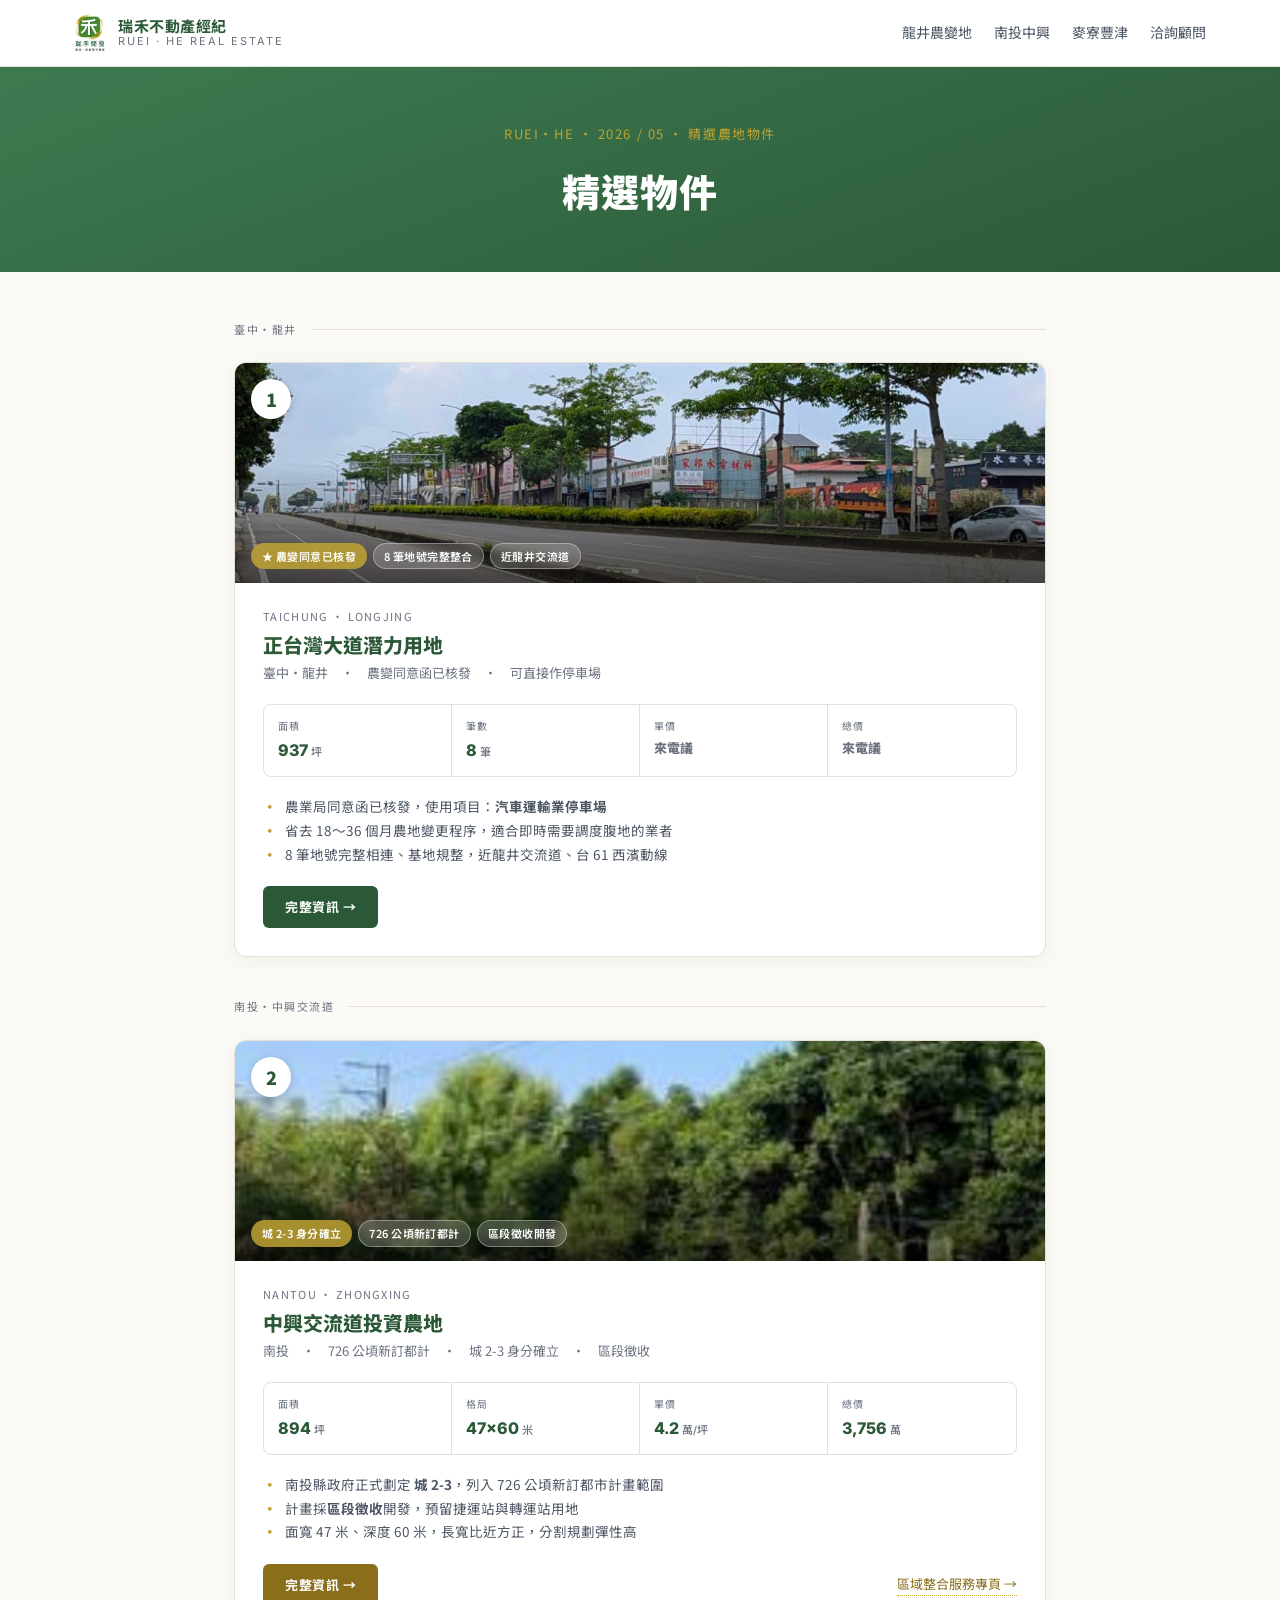
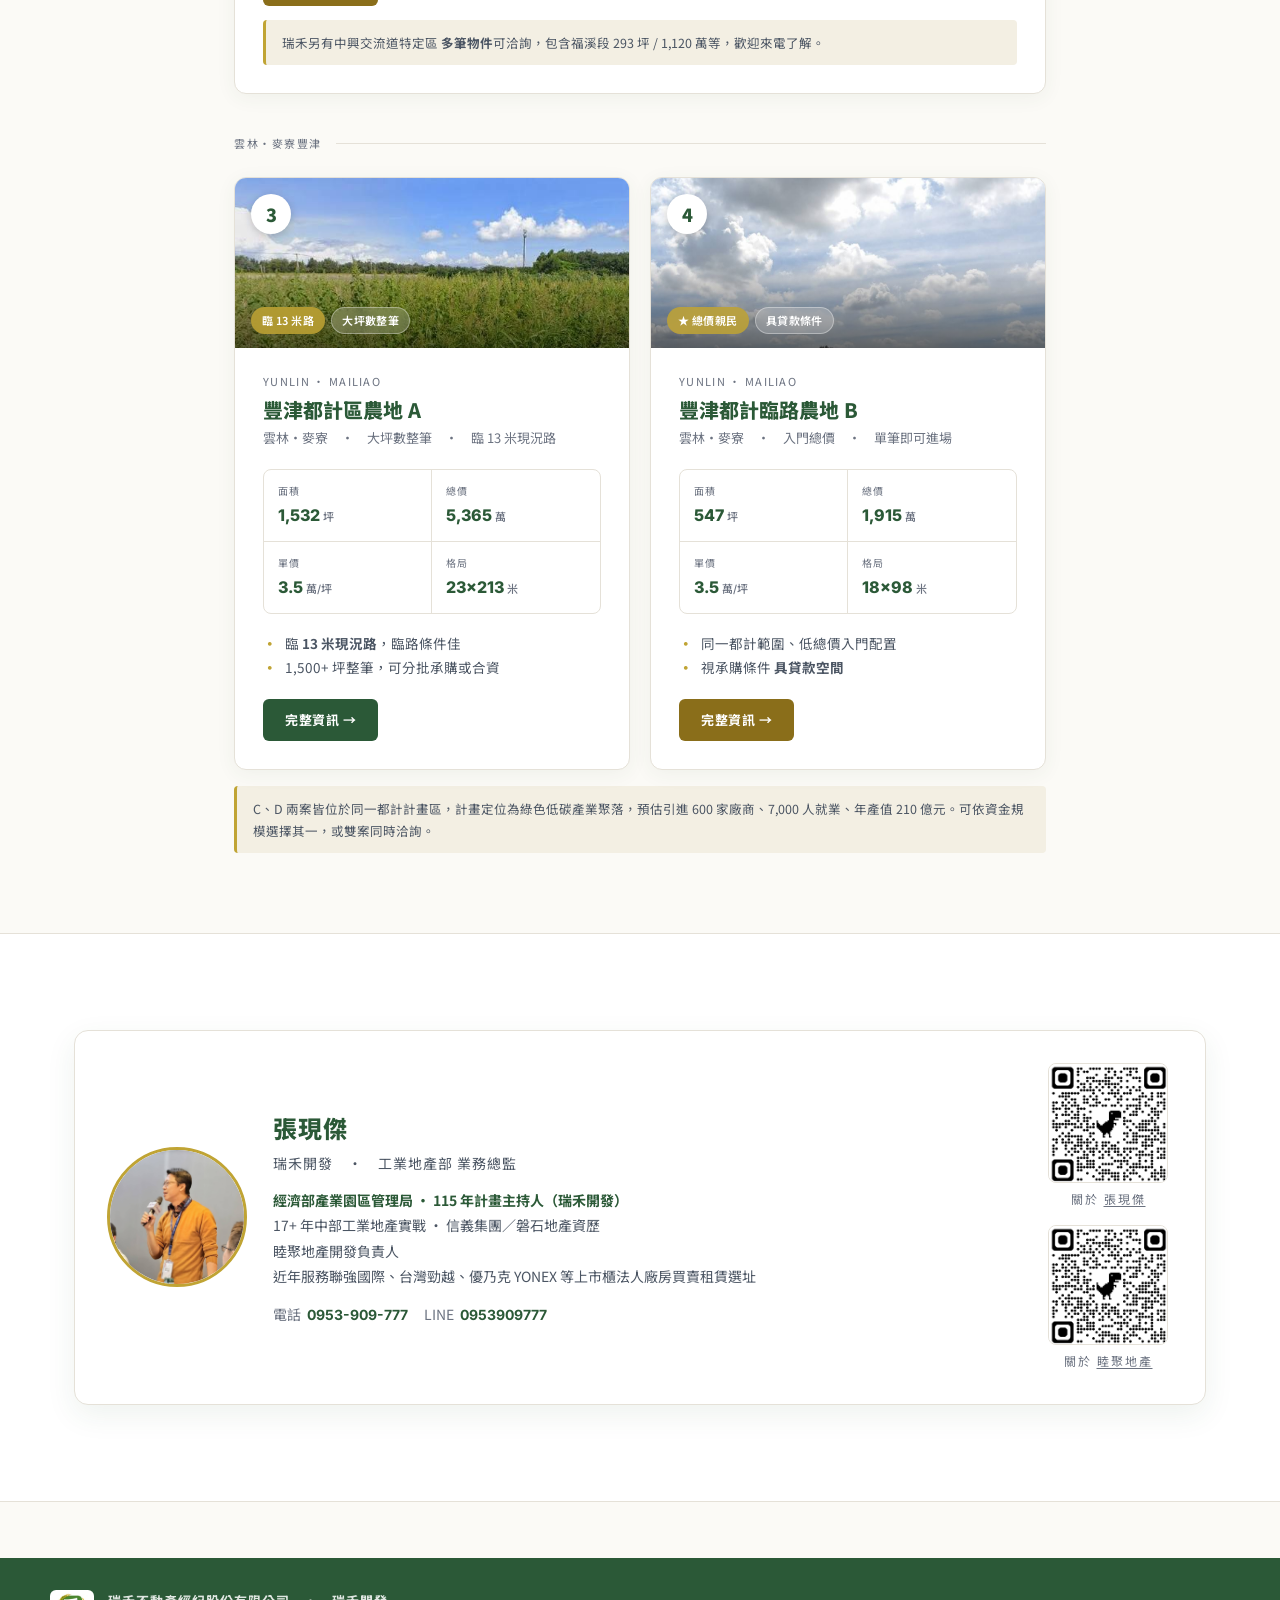
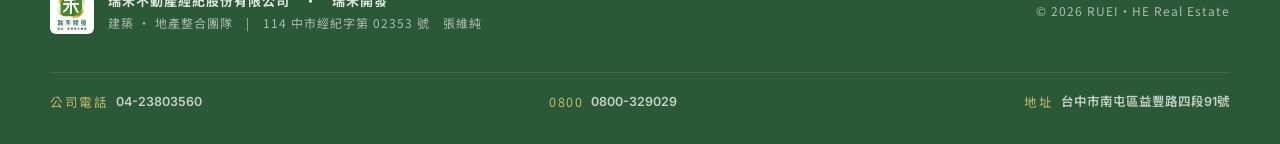
==== commit 84d06725: "lighten hero bg and increase tag font size Co-Authored-By: Claude Sonnet 4.6 <noreply@anthropic.com>" ====
--- a/index.html
+++ b/index.html
@@ -12,16 +12,17 @@
 <style>
 /* ── Hero ── */
 .page-hero {
-  background: linear-gradient(160deg, #2B5937 0%, #1a3320 100%);
+  background: linear-gradient(160deg, #3d7a50 0%, #2B5937 100%);
   color: #fff;
   padding: 56px 24px 48px;
   text-align: center;
 }
 .page-hero .tag {
-  font-size: 11px;
-  letter-spacing: .14em;
+  font-size: 13px;
+  letter-spacing: .12em;
   color: var(--gold-line);
   margin-bottom: 14px;
+  opacity: 1;
 }
 .page-hero h1 {
   font-size: clamp(24px, 4vw, 38px);
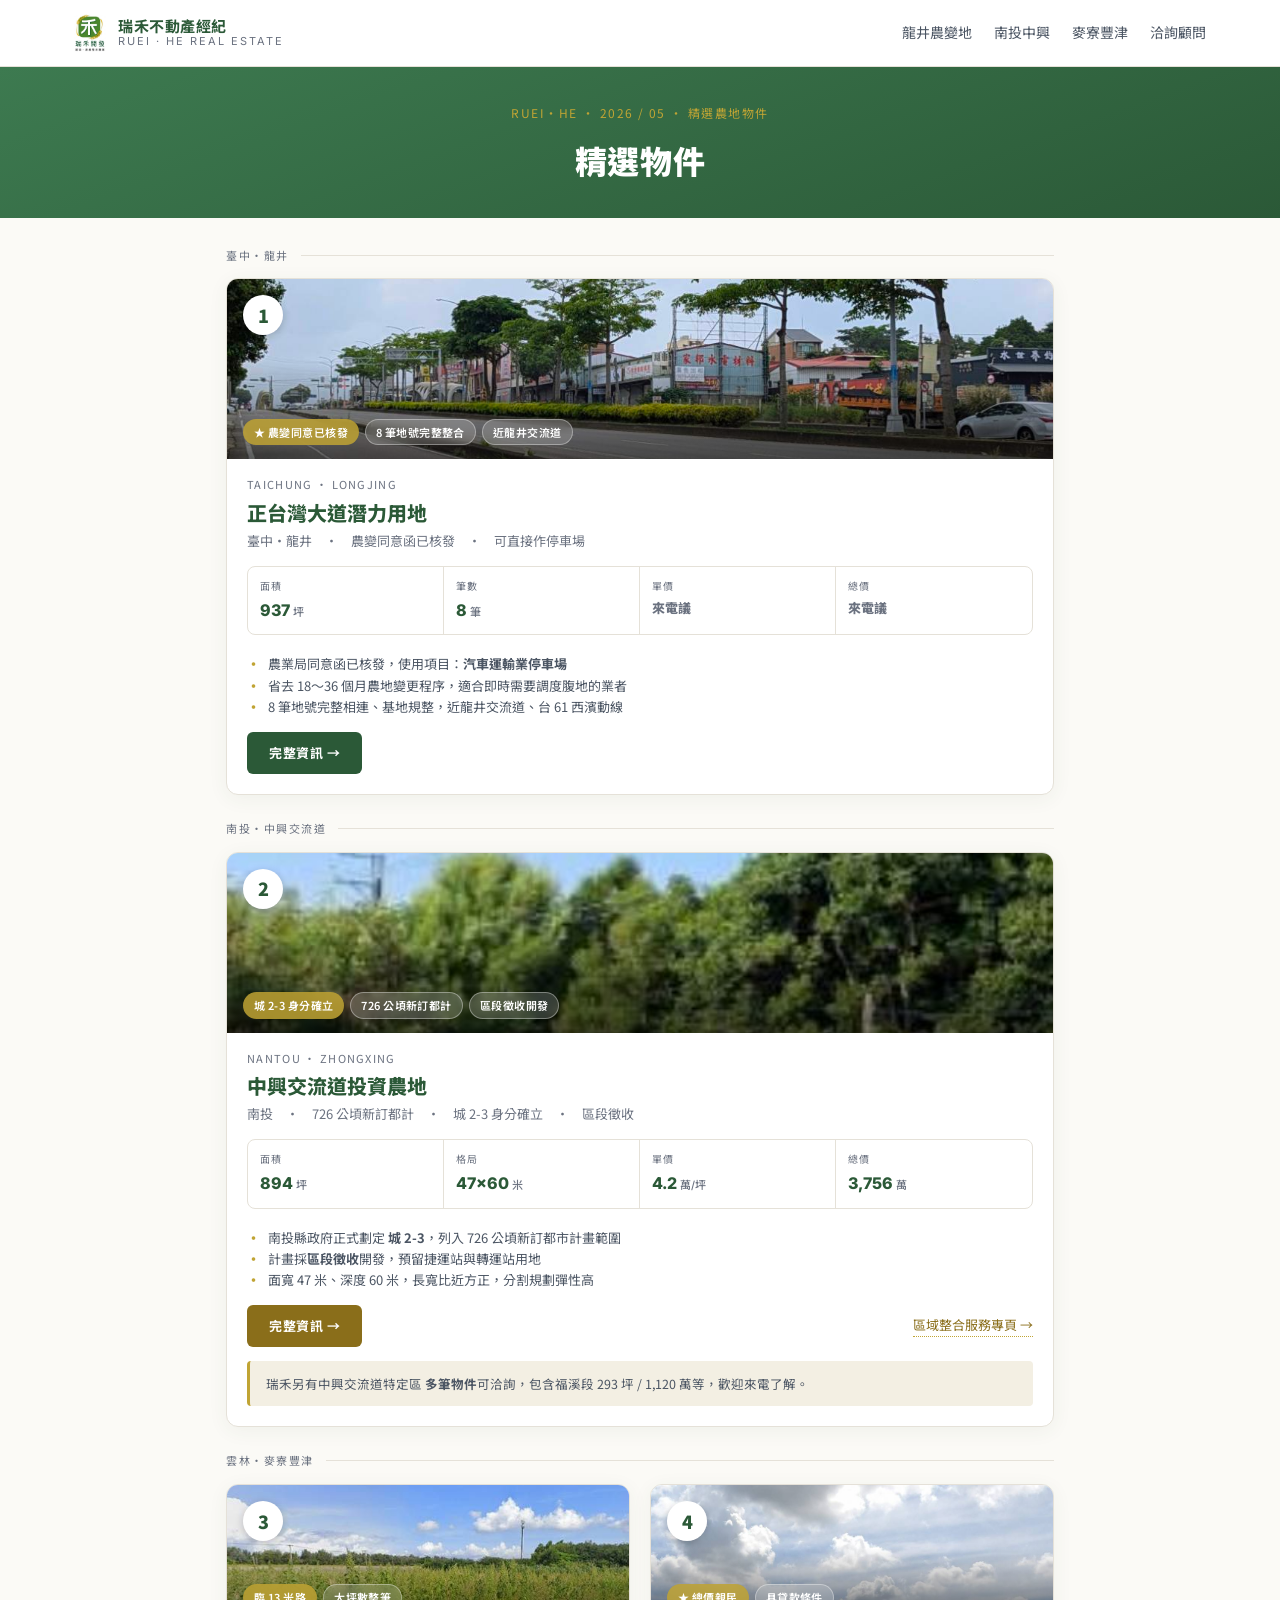
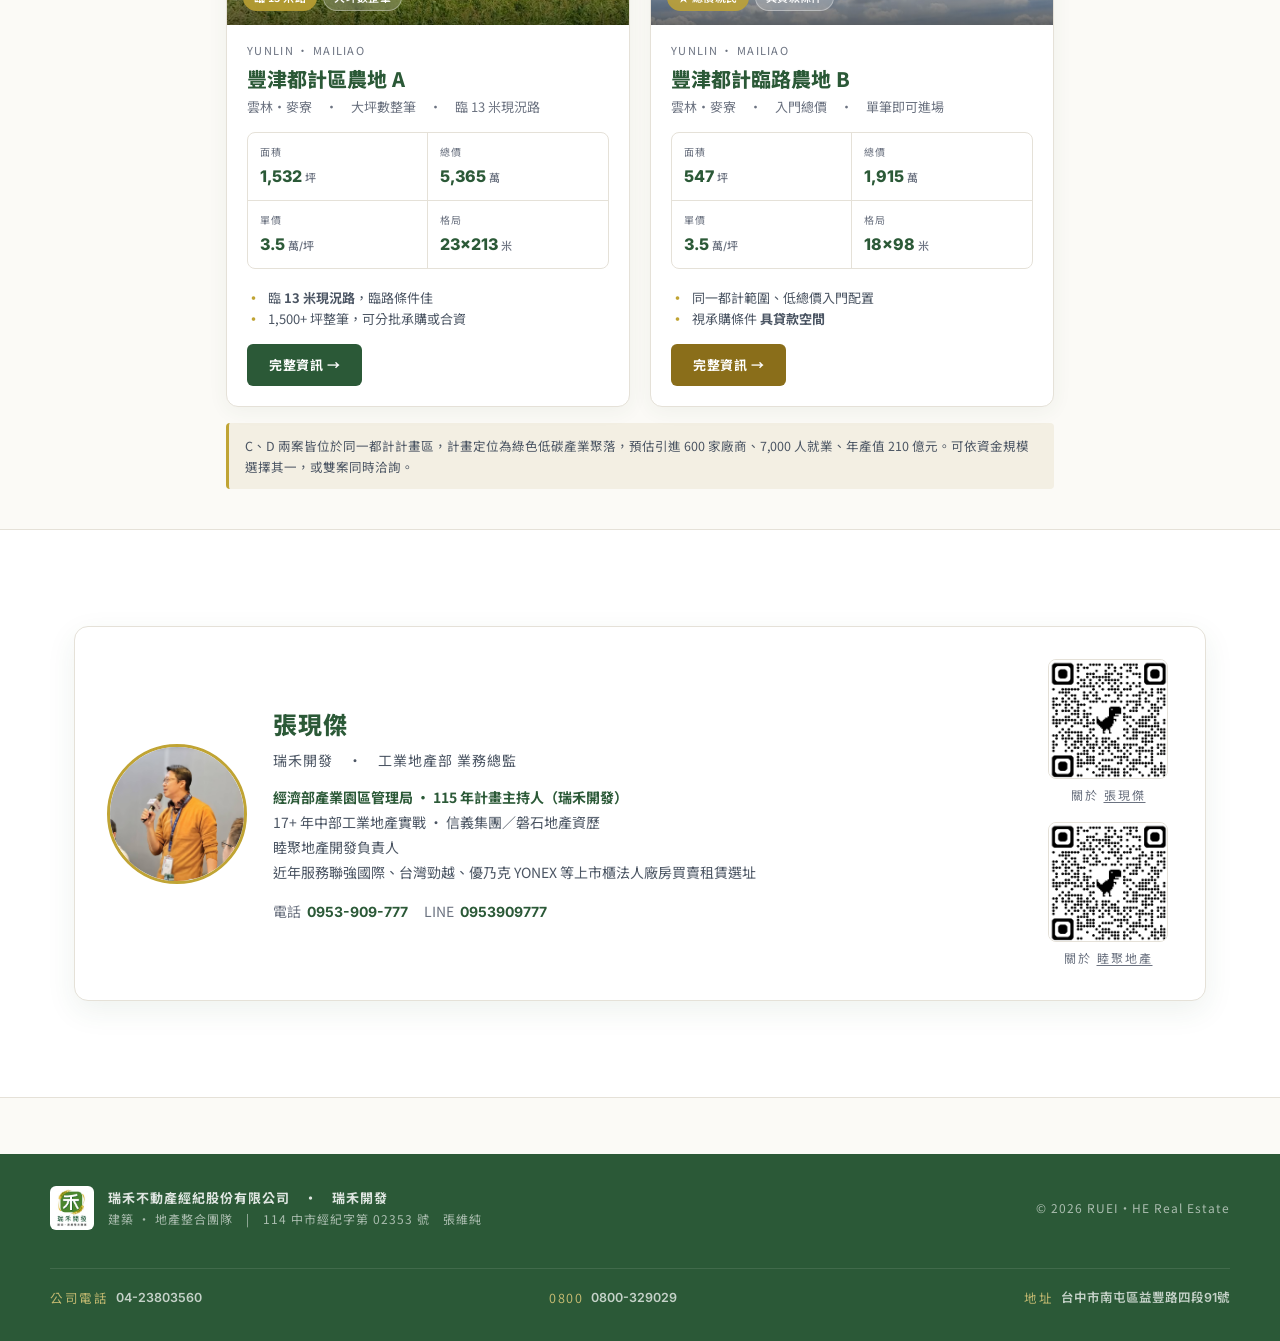
==== commit a98ef505: "compact layout: tighter spacing + mobile readability improvements Co-Authored-By: Claude Sonnet 4.6 " ====
--- a/index.html
+++ b/index.html
@@ -14,18 +14,18 @@
 .page-hero {
   background: linear-gradient(160deg, #3d7a50 0%, #2B5937 100%);
   color: #fff;
-  padding: 56px 24px 48px;
+  padding: 36px 20px 30px;
   text-align: center;
 }
 .page-hero .tag {
-  font-size: 13px;
+  font-size: 12px;
   letter-spacing: .12em;
   color: var(--gold-line);
-  margin-bottom: 14px;
+  margin-bottom: 10px;
   opacity: 1;
 }
 .page-hero h1 {
-  font-size: clamp(24px, 4vw, 38px);
+  font-size: clamp(22px, 3.5vw, 32px);
   font-weight: 900;
   letter-spacing: .02em;
   margin: 0;
@@ -35,10 +35,10 @@
 .listings {
   max-width: 860px;
   margin: 0 auto;
-  padding: 48px 24px 64px;
+  padding: 28px 16px 40px;
   display: flex;
   flex-direction: column;
-  gap: 40px;
+  gap: 24px;
 }
 
 /* ── 物件卡片 ── */
@@ -55,7 +55,7 @@
 /* 照片區 */
 .prop-photo {
   position: relative;
-  height: 220px;
+  height: 180px;
   overflow: hidden;
 }
 .prop-photo img {
@@ -106,7 +106,7 @@
 
 /* 內容區 */
 .prop-body {
-  padding: 24px 28px 28px;
+  padding: 16px 20px 20px;
 }
 .prop-loc {
   font-size: 11px;
@@ -125,7 +125,7 @@
 .prop-sub {
   font-size: 13px;
   color: var(--text-light);
-  margin: 0 0 20px;
+  margin: 0 0 14px;
 }
 
 /* KPI 欄 */
@@ -139,7 +139,7 @@
   margin-bottom: 18px;
 }
 .prop-kpi {
-  padding: 12px 14px;
+  padding: 10px 12px;
   border-right: 1px solid var(--rule-soft);
 }
 .prop-kpi:last-child { border-right: none; }
@@ -171,10 +171,10 @@
 /* 要點 */
 .prop-pts {
   list-style: none;
-  font-size: 13.5px;
+  font-size: 13px;
   color: var(--text-soft);
-  line-height: 1.75;
-  margin: 0 0 20px;
+  line-height: 1.65;
+  margin: 0 0 14px;
   padding: 0;
 }
 .prop-pts li::before {
@@ -227,7 +227,7 @@
   gap: 20px;
 }
 @media (max-width: 600px) { .duo-row { grid-template-columns: 1fr; } }
-.duo-row .prop-photo { height: 170px; }
+.duo-row .prop-photo { height: 140px; }
 .duo-row .prop-kpis { grid-template-columns: 1fr 1fr; }
 .duo-row .prop-kpi:nth-child(2) { border-right: none; }
 .duo-row .prop-kpi:nth-child(1),
@@ -237,8 +237,8 @@
 .section-divider {
   display: flex;
   align-items: center;
-  gap: 14px;
-  padding: 0 0 4px;
+  gap: 12px;
+  padding: 0 0 2px;
 }
 .section-divider .sd-line {
   flex: 1;
@@ -251,6 +251,20 @@
   color: var(--text-light);
   text-transform: uppercase;
   white-space: nowrap;
+}
+
+/* ── 手機優化 ── */
+@media (max-width: 480px) {
+  .listings { padding: 20px 12px 32px; gap: 20px; }
+  .prop-photo { height: 160px; }
+  .prop-body { padding: 14px 16px 16px; }
+  .prop-title { font-size: 17px; }
+  .prop-pts { font-size: 13px; }
+  .prop-kpi .val { font-size: 14px; }
+  .prop-link { font-size: 13px; padding: 9px 18px; }
+  .duo-row { gap: 14px; }
+  .duo-row .prop-photo { height: 130px; }
+  .prop-note { font-size: 12px; padding: 10px 14px; }
 }
 </style>
 </head>
@@ -286,7 +300,7 @@
 
   <!-- A案 -->
   <div id="cat-a">
-    <div class="section-divider" style="margin-bottom:20px;">
+    <div class="section-divider" style="margin-bottom:12px;">
       <span class="sd-label">臺中・龍井</span>
       <span class="sd-line"></span>
     </div>
@@ -325,7 +339,7 @@
 
   <!-- B案 -->
   <div id="cat-b">
-    <div class="section-divider" style="margin-bottom:20px;">
+    <div class="section-divider" style="margin-bottom:12px;">
       <span class="sd-label">南投・中興交流道</span>
       <span class="sd-line"></span>
     </div>
@@ -368,7 +382,7 @@
 
   <!-- C+D案 -->
   <div id="cat-c">
-    <div class="section-divider" style="margin-bottom:20px;">
+    <div class="section-divider" style="margin-bottom:12px;">
       <span class="sd-label">雲林・麥寮豐津</span>
       <span class="sd-line"></span>
     </div>
@@ -441,7 +455,7 @@
 </div><!-- /listings -->
 
 <!-- Agent -->
-<section id="agent" class="section alt" style="margin-top:16px;">
+<section id="agent" class="section alt" style="margin-top:0;">
   <div class="inner">
     <div class="agent-card">
       <div class="photo">
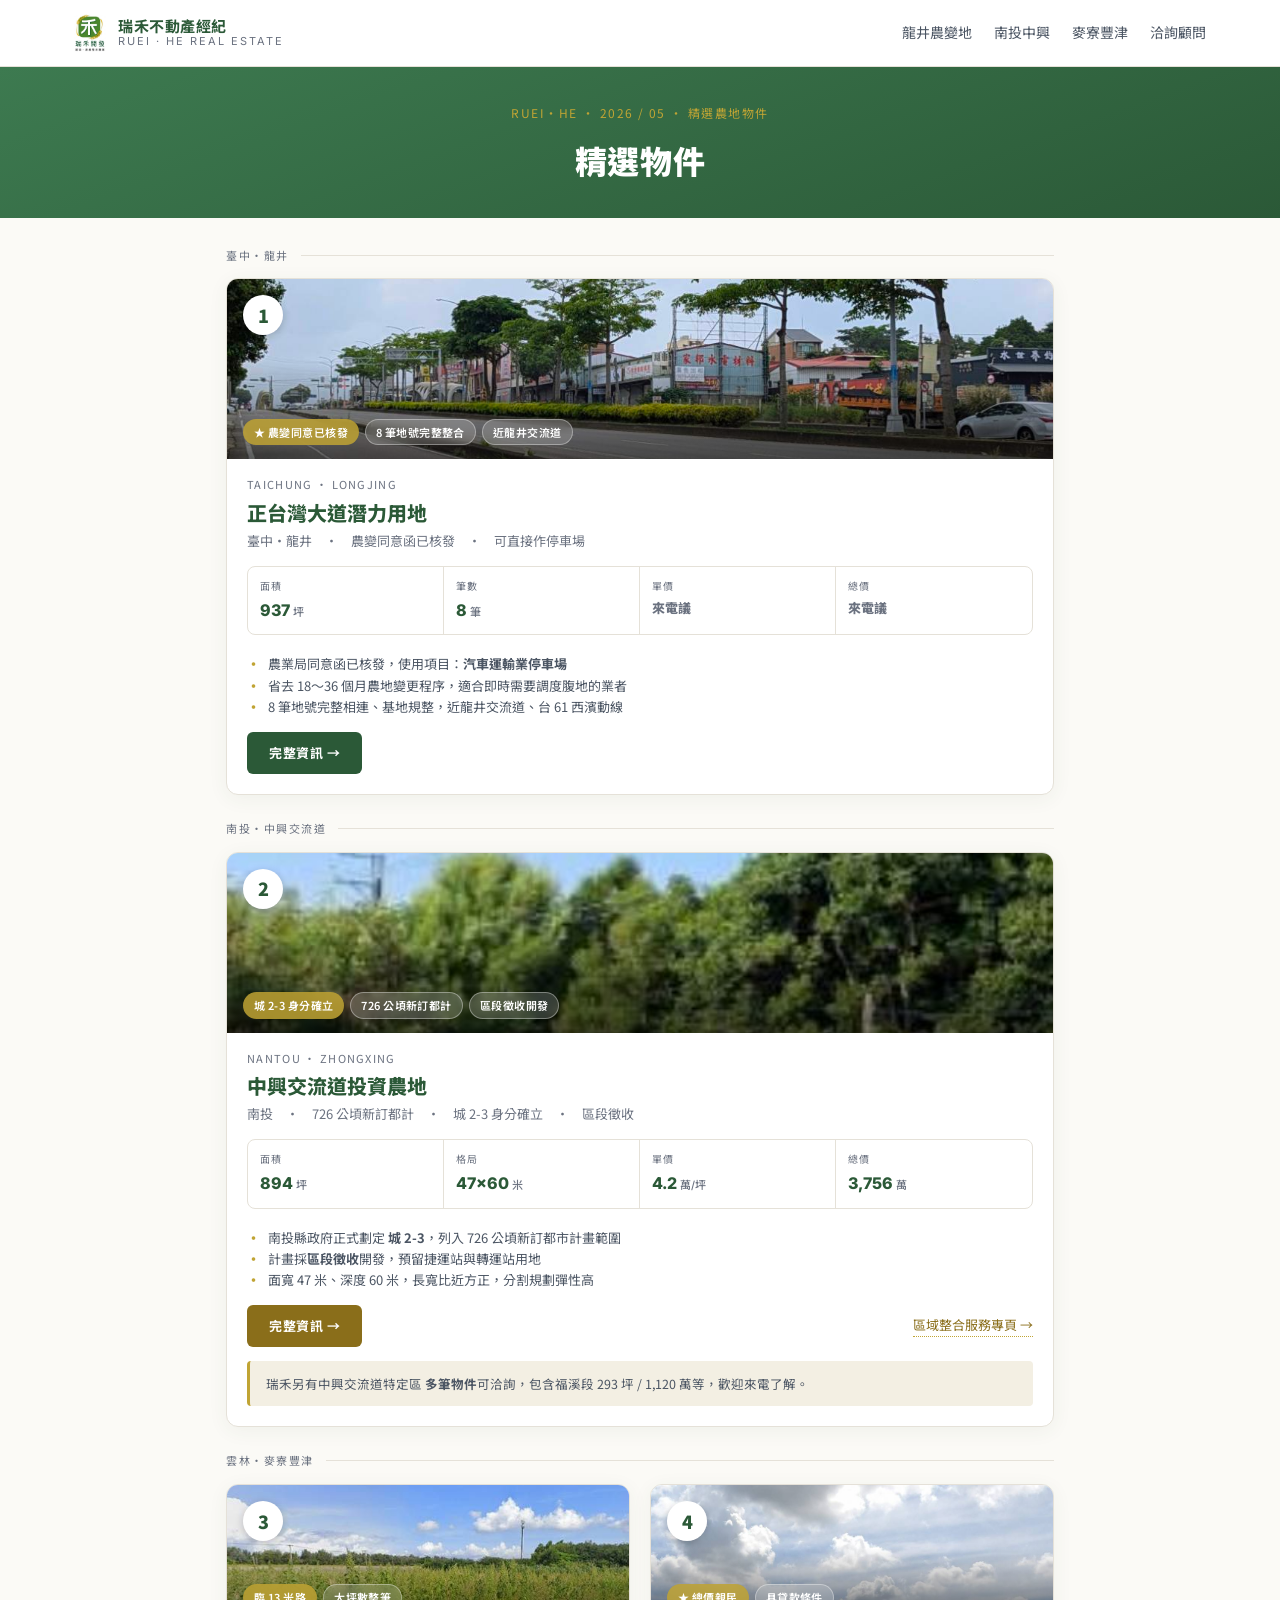
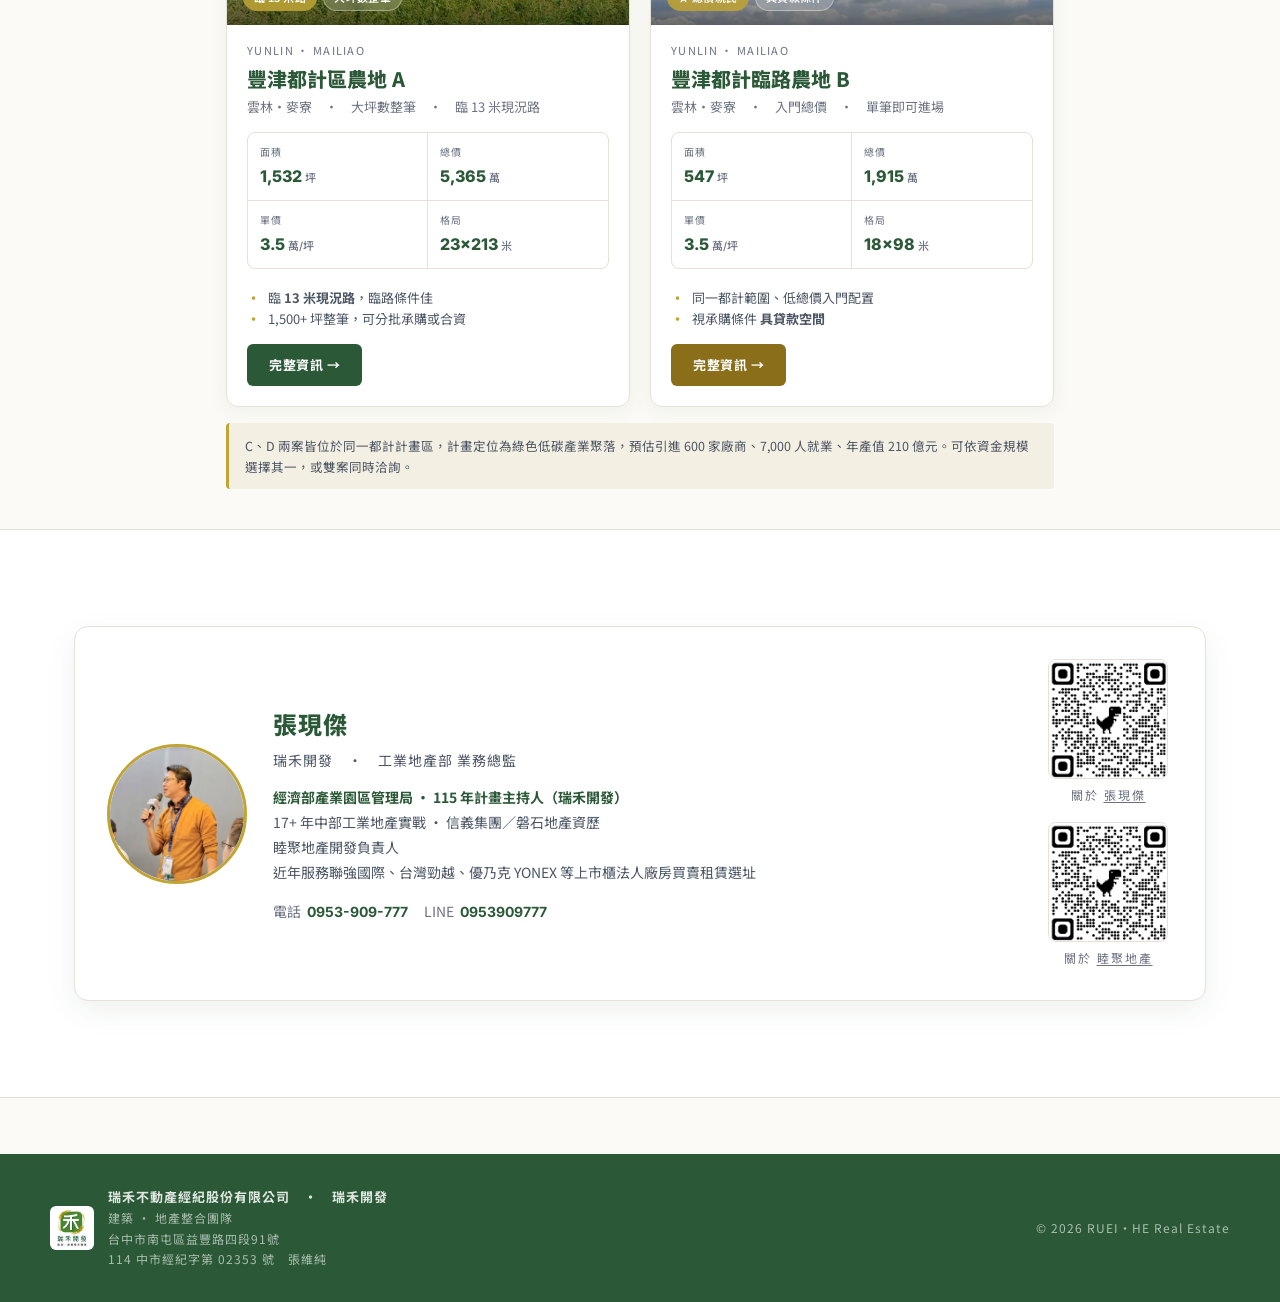
==== commit 968d2c5a: "update footer: add address to brand block, remove co-block Co-Authored-By: Claude Sonnet 4.6 <norepl" ====
--- a/index.html
+++ b/index.html
@@ -496,15 +496,12 @@
       <img src="assets/ruihe-logo.png" alt="瑞禾不動產">
       <div>
         <div style="font-weight:700;letter-spacing:1px;">瑞禾不動產經紀股份有限公司　·　瑞禾開發</div>
-        <div class="legal">建築 · 地產整合團隊　|　114 中市經紀字第 02353 號　張維純</div>
+        <div class="legal">建築 · 地產整合團隊</div>
+        <div class="legal">台中市南屯區益豐路四段91號</div>
+        <div class="legal">114 中市經紀字第 02353 號　張維純</div>
       </div>
     </div>
     <div class="legal">© 2026 RUEI·HE Real Estate</div>
-    <div class="co-block">
-      <div class="co-item"><span class="k">公司電話</span><span class="v">04-23803560</span></div>
-      <div class="co-item"><span class="k">0800</span><span class="v">0800-329029</span></div>
-      <div class="co-item"><span class="k">地址</span><span class="v">台中市南屯區益豐路四段91號</span></div>
-    </div>
   </div>
 </footer>
 
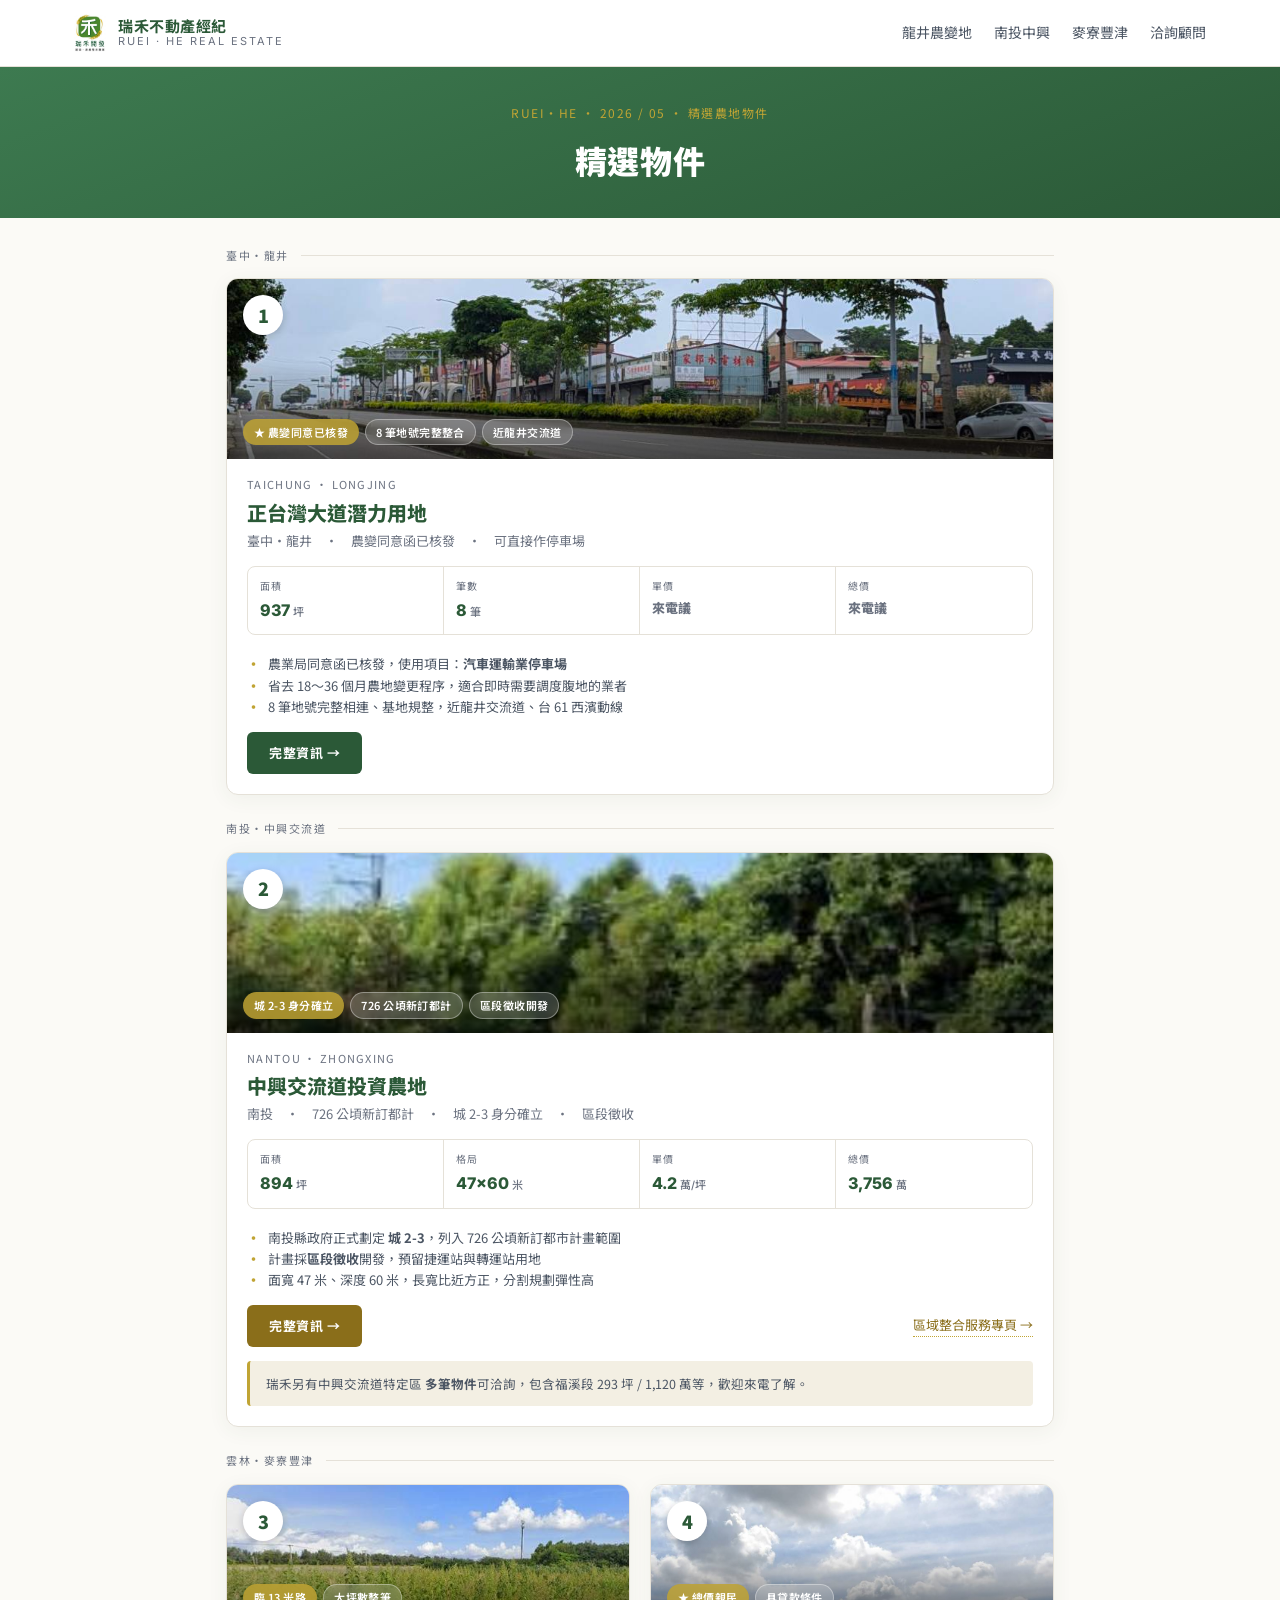
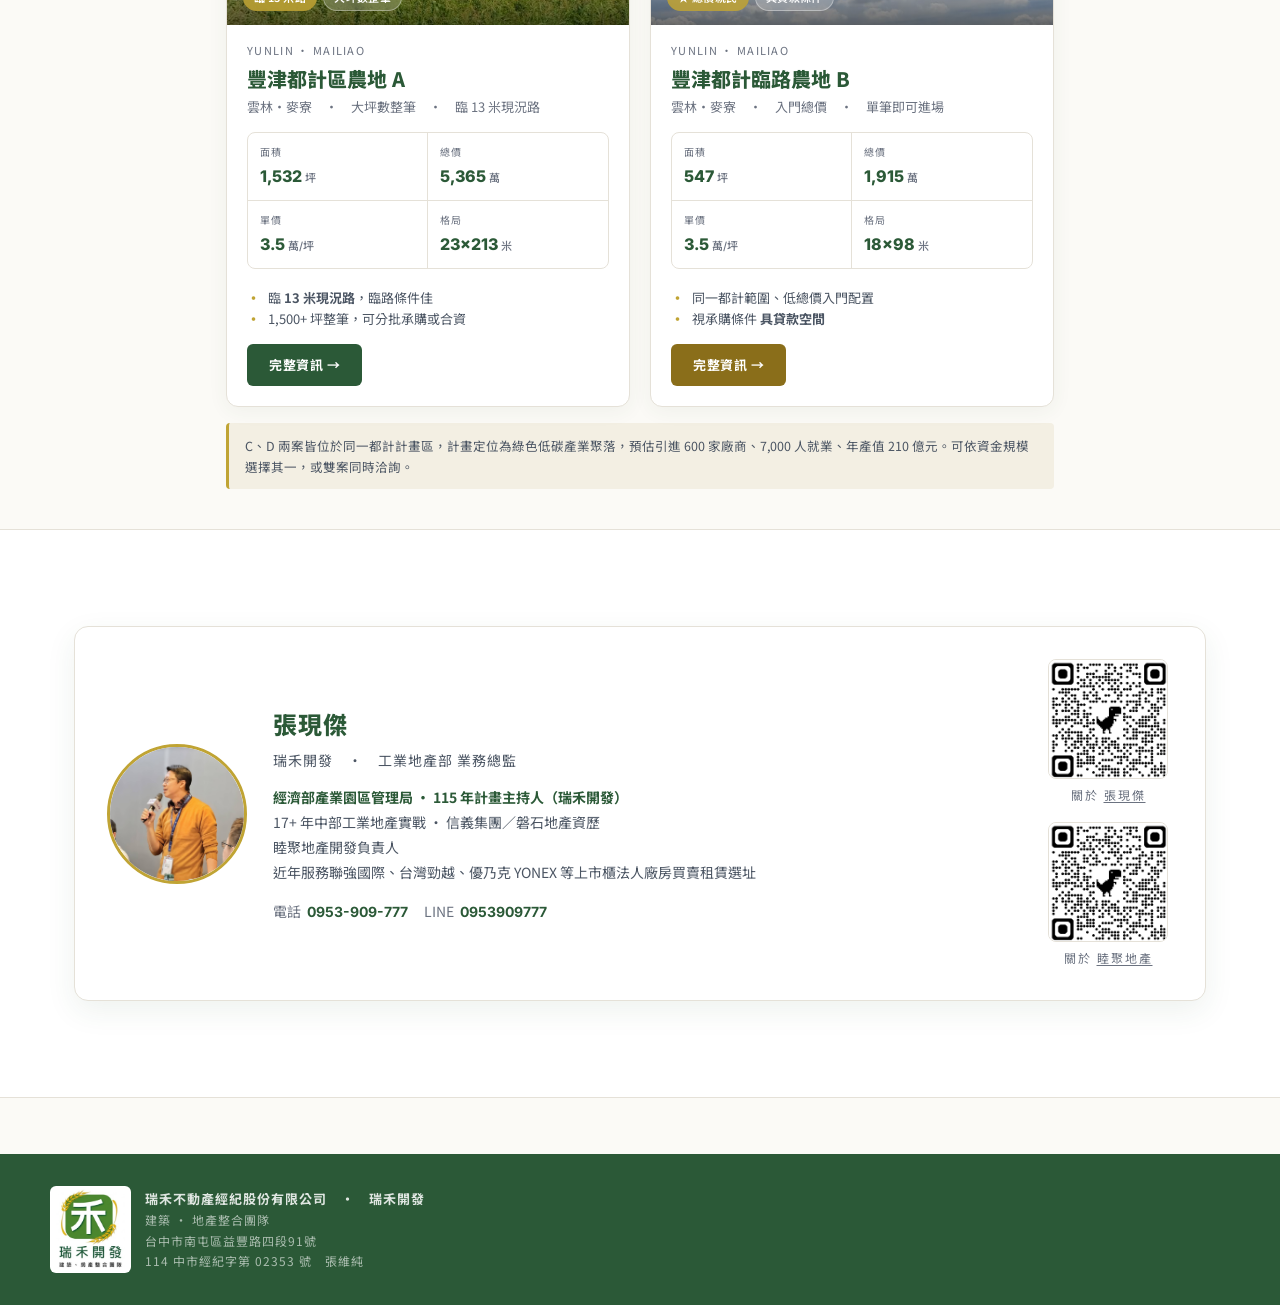
==== commit 0efd43a1: "remove copyright line from all footers Co-Authored-By: Claude Sonnet 4.6 <noreply@anthropic.com>" ====
--- a/index.html
+++ b/index.html
@@ -501,7 +501,6 @@
         <div class="legal">114 中市經紀字第 02353 號　張維純</div>
       </div>
     </div>
-    <div class="legal">© 2026 RUEI·HE Real Estate</div>
   </div>
 </footer>
 
--- a/assets/style.css
+++ b/assets/style.css
@@ -689,7 +689,7 @@
   gap: 14px;
 }
 .site-footer .brand img {
-  height: 44px;
+  height: 87px;
   width: auto;
   background: #fff;
   border-radius: 6px;
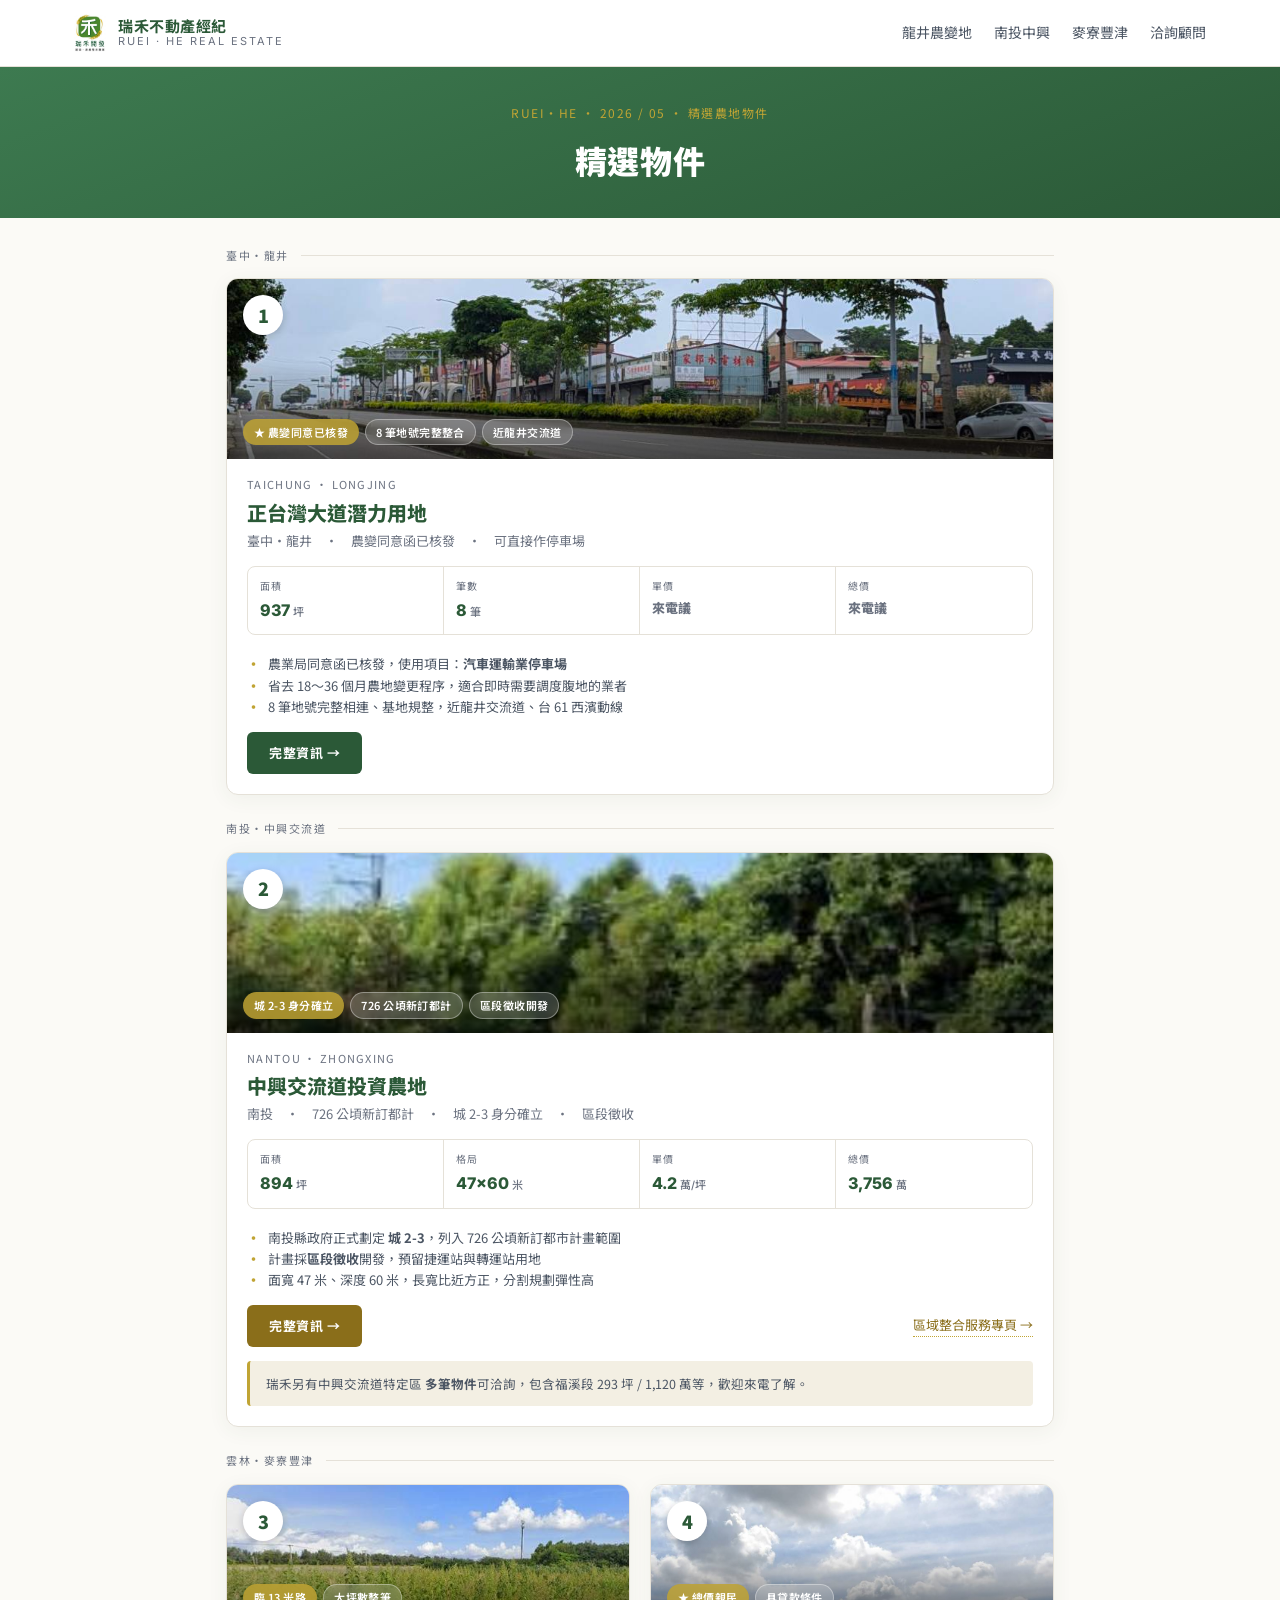
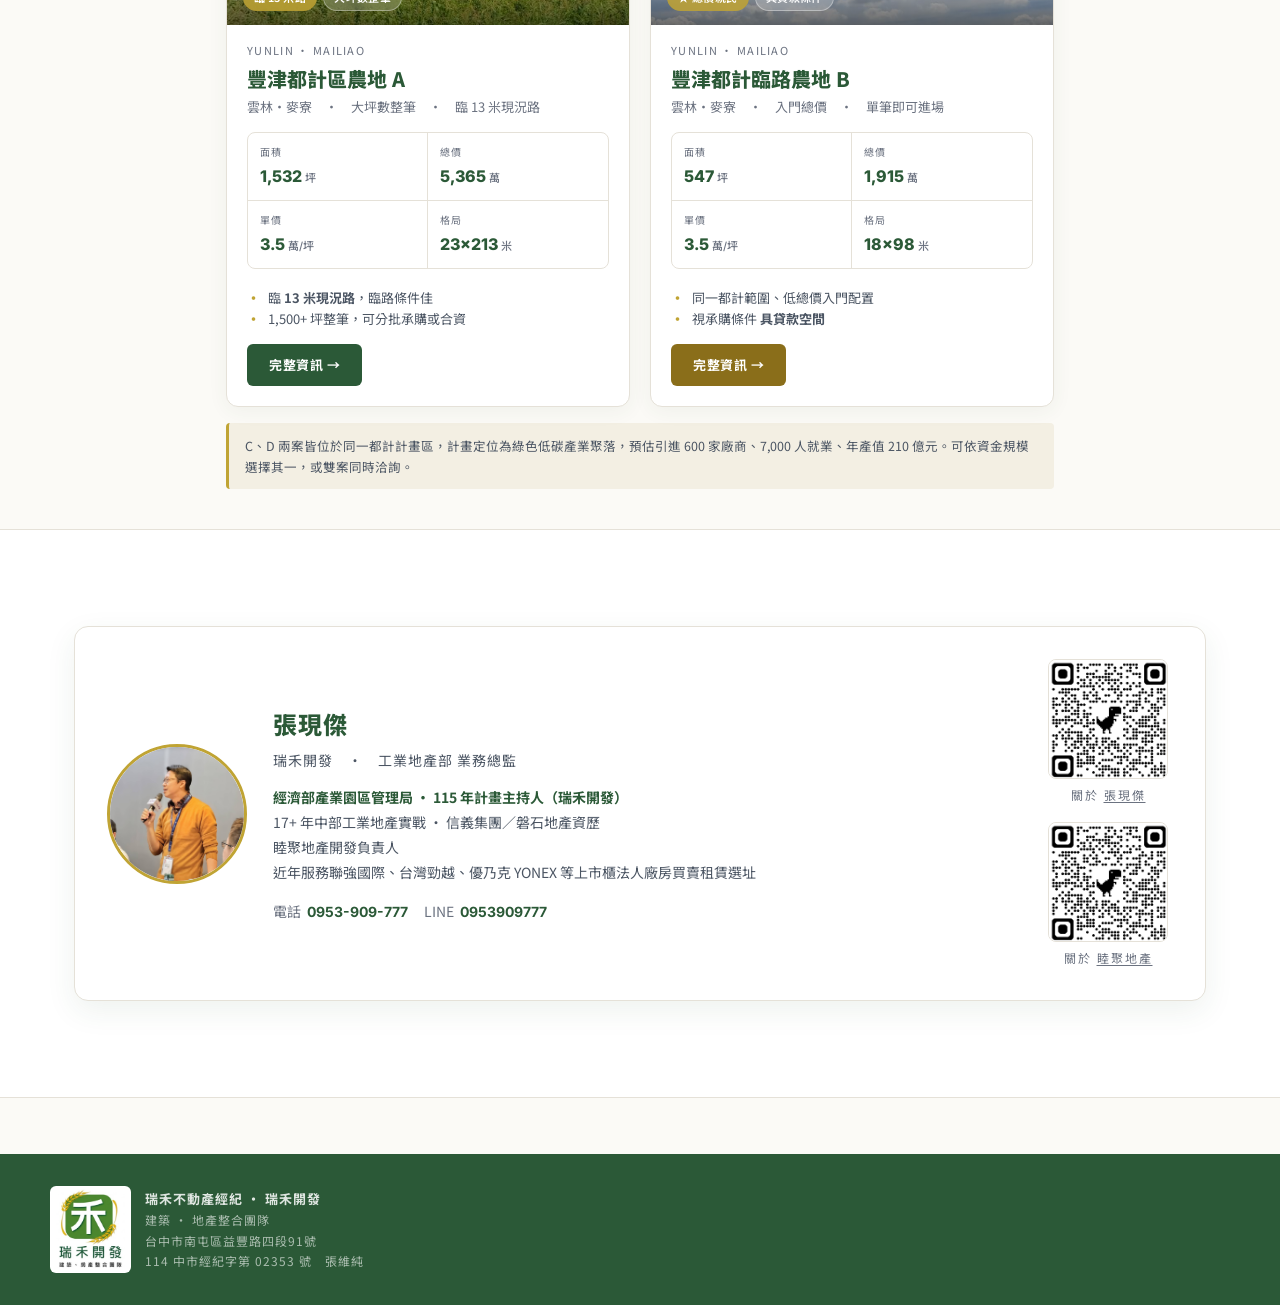
==== commit 9442217c: "shorten company name in footer Co-Authored-By: Claude Sonnet 4.6 <noreply@anthropic.com>" ====
--- a/index.html
+++ b/index.html
@@ -495,7 +495,7 @@
     <div class="brand">
       <img src="assets/ruihe-logo.png" alt="瑞禾不動產">
       <div>
-        <div style="font-weight:700;letter-spacing:1px;">瑞禾不動產經紀股份有限公司　·　瑞禾開發</div>
+        <div style="font-weight:700;letter-spacing:1px;">瑞禾不動產經紀 · 瑞禾開發</div>
         <div class="legal">建築 · 地產整合團隊</div>
         <div class="legal">台中市南屯區益豐路四段91號</div>
         <div class="legal">114 中市經紀字第 02353 號　張維純</div>
